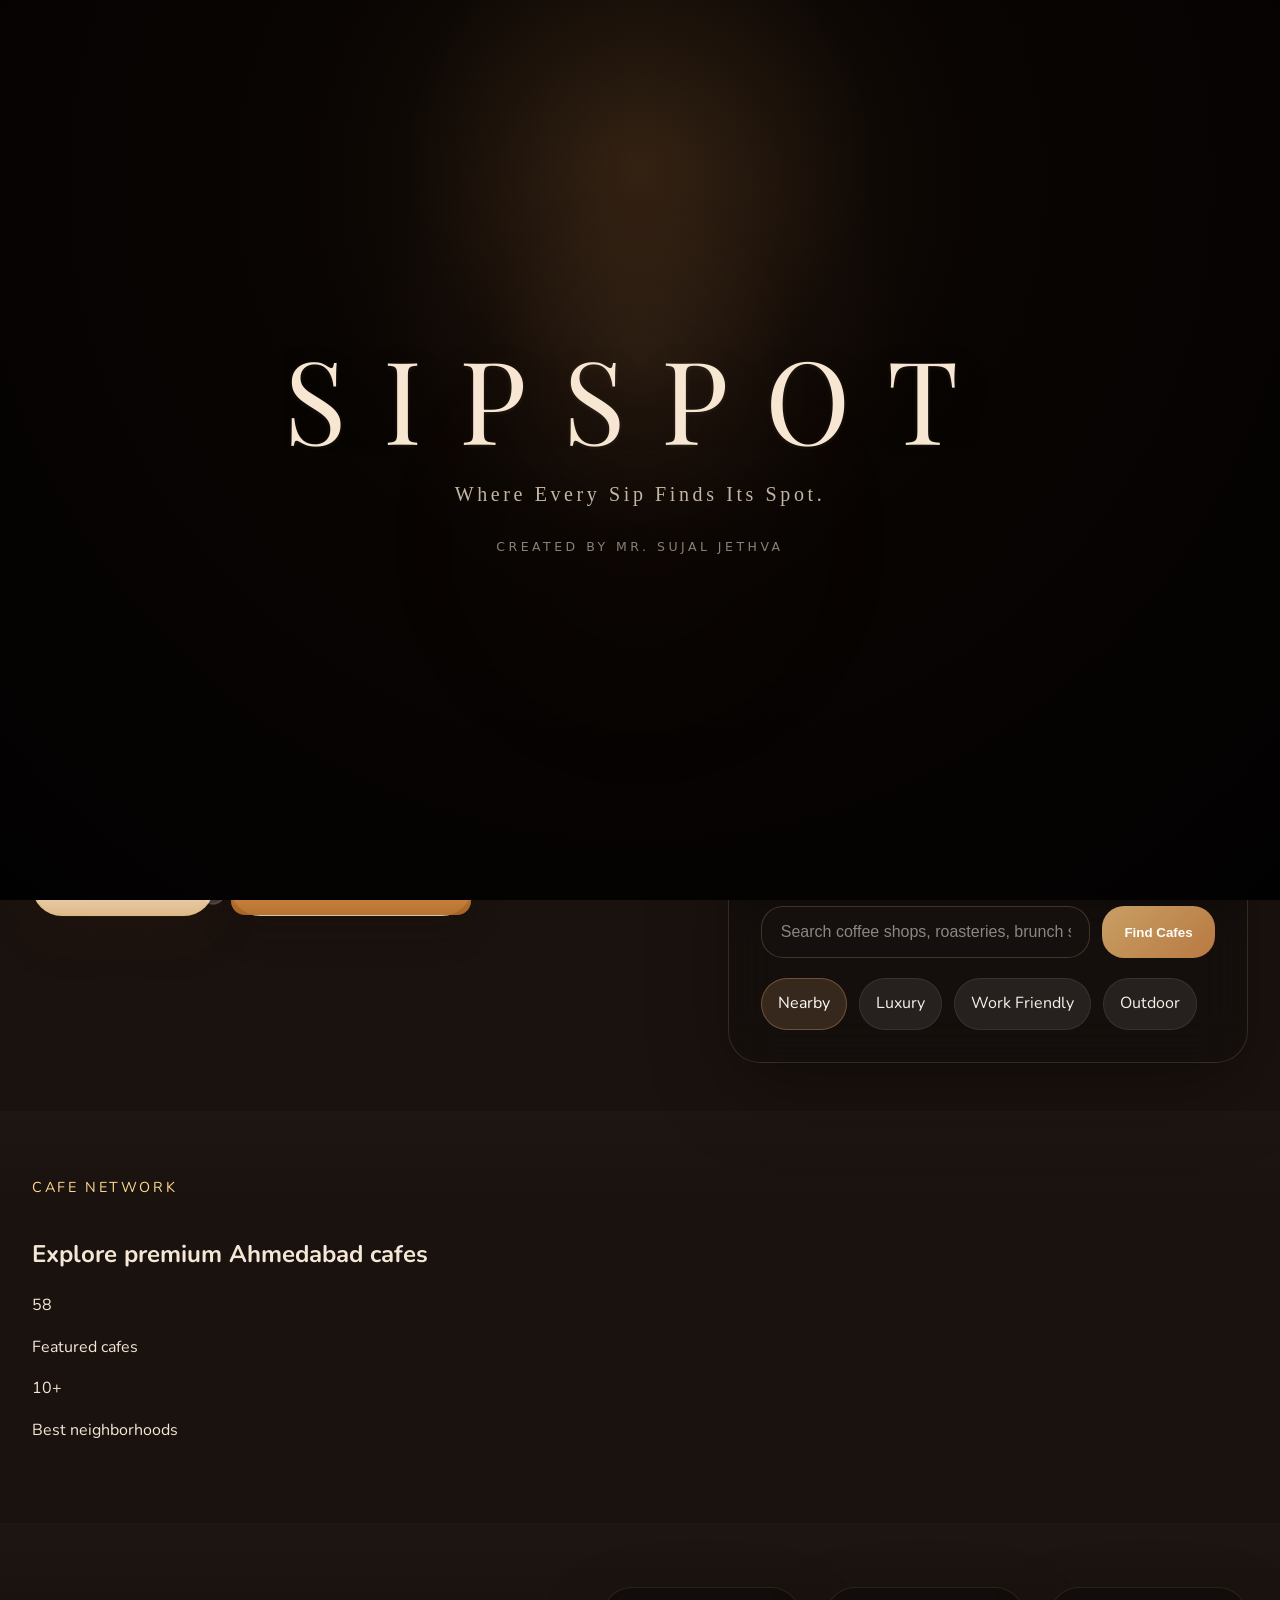
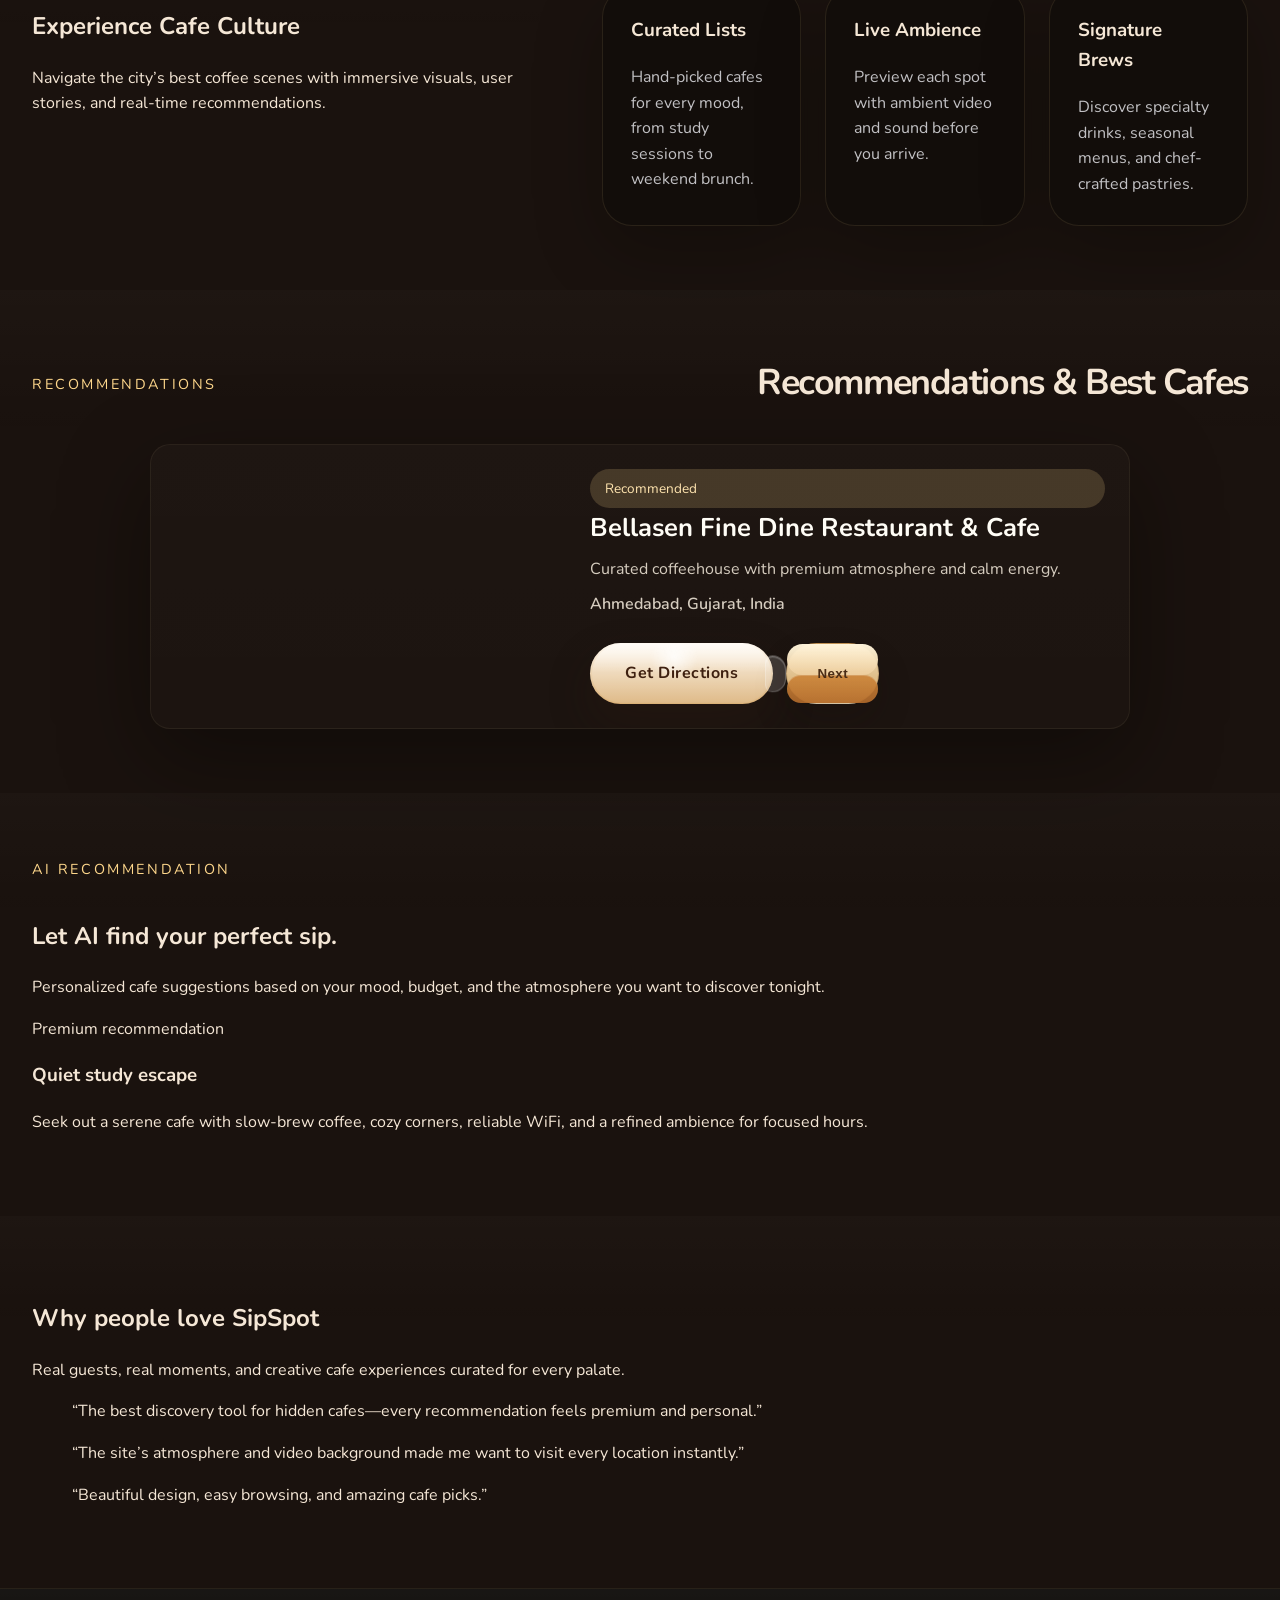
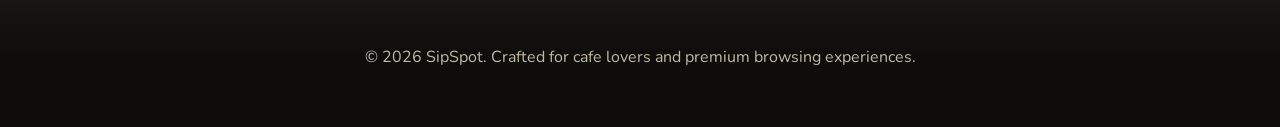
==== index.html @ 18e0f6d5 "Add files via upload" ====
<!DOCTYPE html>
<html lang="en">
  <head>
    <meta charset="UTF-8" />
    <meta name="viewport" content="width=device-width, initial-scale=1.0" />
    <title>SipSpot Cafe Explorer</title>
    <link rel="stylesheet" href="styles.css" />
  </head>
  <body>
    <div id="intro-screen" class="intro-screen">
      <div class="intro-background"></div>
      <div class="intro-grain"></div>
      <div class="intro-haze"></div>
      <div class="intro-content">
        <div class="intro-title">SIPSPOT</div>
        <div class="intro-tagline">Where Every Sip Finds Its Spot.</div>
        <div class="intro-credit">Created by MR. SUJAL JETHVA</div>
      </div>
    </div>
    <div class="video-wrap">
      <video autoplay muted loop playsinline preload="auto" class="bg-video">
        <source src="https://cdn.coverr.co/videos/coverr-coffee-shop-1012/1080p.mp4" type="video/mp4" />
        Your browser does not support the video tag.
      </video>
      <div class="video-overlay"></div>
    </div>

    <header class="site-header">
      <div class="brand">SipSpot</div>
      <nav class="nav-links">
        <a href="index.html">Home</a>
        <a href="explore.html" onclick="return ensureExploreAccess(event)">Explore</a>
        <a href="spin.html">Spin The Sip</a>
        <a href="#featured">Best Cafes</a>
        <a href="#contact">Contact</a>
        <a href="login.html">Log In</a>
        <a href="signup.html" class="button secondary">Sign Up</a>
      </nav>
      <button class="menu-toggle" aria-label="Toggle navigation">☰</button>
    </header>

    <main class="hero-section">
      <div class="hero-copy">
        <span class="eyebrow">EXPLORE • DISCOVER • EXPERIENCE</span>
        <h1>Find your perfect cafe escape.</h1>
        <p>Experience a premium cafe discovery platform built for warm atmospheres, refined sips, and memorable local recommendations.</p>
        <div class="hero-actions">
          <a href="explore.html" class="button primary" onclick="return ensureExploreAccess(event)">Explore Cafes</a>
          <a href="#featured" class="button secondary">See Recommendations</a>
        </div>
      </div>
      <div class="hero-right">
        <div class="hero-cup-illustration" aria-hidden="true">
          <div class="cup-shadow"></div>
          <div class="cup-wrap">
            <div class="cup-steam">
              <span></span>
              <span></span>
            </div>
            <div class="cup-body"></div>
            <div class="cup-handle"></div>
            <div class="cup-fill"></div>
            <div class="cup-face">
              <span class="cup-eye cup-eye--left"></span>
              <span class="cup-eye cup-eye--right"></span>
              <span class="cup-smile"></span>
            </div>
          </div>
          <div class="cup-saucer"></div>
        </div>
        <div class="hero-panel">
          <span class="hero-badge">Editor's Pick</span>
          <h3>Pepito</h3>
          <p>Warm espresso lounge with curated playlists, marble tables, and signature pastries for a calm afternoon escape.</p>
          <div class="hero-panel-meta">
            <span>Ahmedabad</span>
            <span>4.9 ★</span>
          </div>
        </div>
        <div class="hero-search-card">
          <p>Search by vibe, experience, and cafe mood.</p>
          <div class="search-box">
            <input id="hero-search-input" type="text" placeholder="Search coffee shops, roasteries, brunch spots..." aria-label="Search cafes" />
            <button id="hero-search-button" type="button">Find Cafes</button>
          </div>
          <div class="search-chips">
            <span class="active">Nearby</span>
            <span>Luxury</span>
            <span>Work Friendly</span>
            <span>Outdoor</span>
          </div>
        </div>
      </div>
    </main>

    <section class="section cafe-network-card">
      <div class="rating-card">
        <div>
          <span class="eyebrow">Cafe Network</span>
          <h2>Explore premium Ahmedabad cafes</h2>
        </div>
        <div class="rating-summary">
          <div class="rating-stat">
            <span>58</span>
            <p>Featured cafes</p>
          </div>
          <div class="rating-stat">
            <span>10+</span>
            <p>Best neighborhoods</p>
          </div>
        </div>
      </div>
    </section>

    <section id="explore" class="section intro-grid">
      <div>
        <h2>Experience Cafe Culture</h2>
        <p>Navigate the city’s best coffee scenes with immersive visuals, user stories, and real-time recommendations.</p>
      </div>
      <div class="feature-grid">
        <article>
          <h3>Curated Lists</h3>
          <p>Hand-picked cafes for every mood, from study sessions to weekend brunch.</p>
        </article>
        <article>
          <h3>Live Ambience</h3>
          <p>Preview each spot with ambient video and sound before you arrive.</p>
        </article>
        <article>
          <h3>Signature Brews</h3>
          <p>Discover specialty drinks, seasonal menus, and chef-crafted pastries.</p>
        </article>
      </div>
    </section>

    <section id="featured" class="section featured-cafes">
      <div class="section-header">
        <span class="eyebrow">Recommendations</span>
        <h2>Recommendations & Best Cafes</h2>
      </div>
      <div id="featured-rotator" class="featured-rotator">
        <div class="featured-card rotating-fade" id="featured-card">
          <div class="featured-media" id="featured-media" aria-hidden="true"></div>
          <div class="featured-copy">
            <span class="card-tag" id="featured-tag">Curated Pick</span>
            <h3 id="featured-name">Pepito</h3>
            <p id="featured-vibe">Warm espresso lounge with curated playlists, marble tables, and signature pastries.</p>
            <p class="featured-address" id="featured-address">Ahmedabad, Gujarat, India</p>
            <div class="featured-actions">
              <a id="featured-explore" class="button primary" target="_blank" rel="noreferrer noopener">Get Directions</a>
              <button id="featured-next" class="button secondary">Next</button>
            </div>
          </div>
        </div>
      </div>
    </section>

    <section class="section ai-recommendation">
      <div class="ai-panel">
        <div class="ai-copy">
          <span class="eyebrow">AI Recommendation</span>
          <h2>Let AI find your perfect sip.</h2>
          <p>Personalized cafe suggestions based on your mood, budget, and the atmosphere you want to discover tonight.</p>
          <div class="ai-badge">Premium recommendation</div>
        </div>
        <div class="ai-card">
          <h3>Quiet study escape</h3>
          <p>Seek out a serene cafe with slow-brew coffee, cozy corners, reliable WiFi, and a refined ambience for focused hours.</p>
        </div>
      </div>
    </section>

    <section id="testimonials" class="section testimonials-section">
      <div>
        <h2>Why people love SipSpot</h2>
        <p>Real guests, real moments, and creative cafe experiences curated for every palate.</p>
      </div>
      <div class="testimonial-grid">
        <blockquote>“The best discovery tool for hidden cafes—every recommendation feels premium and personal.”</blockquote>
        <blockquote>“The site’s atmosphere and video background made me want to visit every location instantly.”</blockquote>
        <blockquote>“Beautiful design, easy browsing, and amazing cafe picks.”</blockquote>
      </div>
    </section>

    

    <footer class="site-footer">
      <p>© 2026 SipSpot. Crafted for cafe lovers and premium browsing experiences.</p>
    </footer>

    <script src="script.js"></script>
    <div id="cinematic-bg" aria-hidden="true"></div>
    <div id="cinematic-overlay" aria-hidden="true">
      <div class="vignette"></div>
      <div class="light-rays"></div>
      <canvas class="cinematic-canvas" id="cinematic-canvas"></canvas>
      <div class="overlay-spot"></div>
    </div>
  </body>
</html>
---- styles.css ----
@import url('https://fonts.googleapis.com/css2?family=Playfair+Display:wght@600;700;900&family=Nunito:wght@300;400;600;700;800&display=swap');

:root {
  /* Coffee palette */
  --espresso: #2b190f;
  --dark-roast: #1a120e;
  --mocha: #6d3f2a;
  --caramel: #c89f65;
  --cream: #fff7eb;
  --latte: #f3e6d2;
  --gold: #ffd88c;
  --muted: rgba(255,255,255,0.72);

  color-scheme: dark;
  font-family: 'Nunito', system-ui, -apple-system, 'Segoe UI', Roboto, 'Helvetica Neue', Arial;
  background-color: var(--dark-roast);
  color: var(--cream);
  font-size: 16px;
  line-height: 1.6;
  overflow-x: hidden;
}

/* Spin The Sip styles */
.spin-page {
  max-width: 1100px;
  margin: 3.5rem auto;
  padding: 2.5rem;
  border-radius: 28px;
  background: rgba(12, 10, 8, 0.6);
  border: 1px solid rgba(255, 216, 145, 0.06);
}

.spin-hero {
  display: flex;
  gap: 2rem;
  align-items: center;
  justify-content: space-between;
}

.spin-hero h1 {
  font-family: "Cormorant Garamond", serif;
  font-size: clamp(2rem, 4.5vw, 3.25rem);
  margin: 0.25rem 0;
  color: #fff9ef;
}

.tagline { color: rgba(245,235,220,0.8); margin-top: 0.35rem; }

.add-cafe-panel { max-width: 420px; }
.add-row { display: flex; gap: 0.5rem; align-items: center; }
.add-row input { flex: 1; padding: 0.85rem 1rem; border-radius: 14px; border: 1px solid rgba(255,255,255,0.06); background: rgba(20,16,14,0.6); color: inherit; }

.selected-list { display:flex; flex-wrap:wrap; gap:0.5rem; margin-top:0.85rem }
.selected-chip { padding:0.45rem 0.8rem; border-radius:999px; background: linear-gradient(135deg, rgba(200,150,90,0.12), rgba(255,240,200,0.03)); border:1px solid rgba(255,220,150,0.08); display:inline-flex; gap:0.5rem; align-items:center }
.selected-chip .remove { margin-left:0.3rem; cursor:pointer; opacity:0.8 }

.selection-hint { margin-top:0.75rem; color: rgba(245,235,220,0.68); }

.wheel-section { display:flex; gap:2rem; align-items:center; justify-content:center; margin-top:2rem }
.wheel-stage { flex:1; display:flex; align-items:center; justify-content:center }
.wheel-wrap { position:relative; width: min(80vw, 560px); height: min(80vw,560px); display:grid; place-items:center; }
.wheel-wrap canvas { width:100%; height:100%; border-radius:50%; box-shadow: 0 30px 90px rgba(0,0,0,0.6), inset 0 6px 18px rgba(255,230,170,0.03); }
.wheel-pointer { position:absolute; top:6%; left:50%; transform:translateX(-50%); font-size:2.4rem; color:#ffd88c; text-shadow:0 6px 18px rgba(0,0,0,0.6) }

.spin-actions { display:flex; align-items:center; gap:1rem; }

.winner-modal { position:fixed; inset:0; display:grid; place-items:center; background: linear-gradient(rgba(3,3,2,0.55), rgba(12,8,6,0.75)); z-index:60 }
.winner-modal.hidden { display:none }
.winner-card { background: rgba(18,14,12,0.86); padding:2rem; border-radius:18px; border:1px solid rgba(255,230,170,0.08); box-shadow:0 40px 120px rgba(0,0,0,0.6); display:flex; gap:1.6rem; align-items:center }
.winner-copy { text-align:center }
.winner-copy h2 { font-size:2.4rem; margin:0.4rem 0; color:#fffdf6 }
.winner-copy .sub { margin-top:0; color:#ffd88c }
.winner-actions { display:flex; gap:0.8rem; margin-top:1rem }

.celebration canvas { width:360px; height:180px }

@media (max-width:900px) {
  .spin-hero { flex-direction:column; align-items:flex-start }
  .wheel-wrap { width: min(92vw, 420px); height: min(92vw, 420px) }
}


* {
  box-sizing: border-box;
}

body {
  margin: 0;
  min-height: 100vh;
  background: transparent;
  color: #f5e7d6;
}

body::before {
  content: "";
  position: fixed;
  inset: 0;
  pointer-events: none;
  background: radial-gradient(circle at 20% 18%, rgba(236, 219, 185, 0.08), transparent 18%),
    radial-gradient(circle at 78% 16%, rgba(194, 150, 89, 0.08), transparent 20%);
  mix-blend-mode: screen;
  z-index: -2;
}

body::after {
  content: "";
  position: fixed;
  inset: 0;
  pointer-events: none;
  background: linear-gradient(180deg, rgba(10, 8, 6, 0.22), rgba(6, 5, 4, 0.84));
  z-index: -1;
}

.video-wrap {
  position: fixed;
  inset: 0;
  z-index: -10;
  overflow: hidden;
  pointer-events: none;
}

.bg-video {
  width: 100%;
  height: 100%;
  object-fit: cover;
  will-change: transform;
  transform: scale(1.03);
  animation: slow-pan 60s linear infinite;
}

.video-overlay {
  position: absolute;
  inset: 0;
  background: linear-gradient(180deg, rgba(10, 8, 6, 0.44), rgba(8, 6, 5, 0.86));
  pointer-events: none;
}

@keyframes slow-pan {
  0% {
    transform: scale(1.03) translate(0, 0);
  }
  50% {
    transform: scale(1.05) translate(-1.3%, -0.7%);
  }
  100% {
    transform: scale(1.03) translate(0, 0);
  }
}

.intro-screen {
  position: fixed;
  inset: 0;
  z-index: 9999;
  overflow: hidden;
  pointer-events: none;
  display: grid;
  place-items: center;
  background: radial-gradient(circle at 50% 20%, #1b110a 0%, #080402 38%, #020101 100%);
  color: #f5e5cc;
  opacity: 1;
  transition: opacity 0.9s ease, visibility 0.9s ease;
}

.intro-screen.intro-hidden {
  opacity: 0;
  visibility: hidden;
}

body.intro-active {
  overflow: hidden;
}

.intro-background,
.intro-grain,
.intro-haze {
  position: absolute;
  inset: 0;
  pointer-events: none;
}

.intro-background {
  background: radial-gradient(circle at 50% 18%, rgba(187, 129, 65, 0.14), transparent 24%),
    radial-gradient(circle at 50% 38%, rgba(78, 44, 28, 0.16), transparent 32%);
}

.intro-haze {
  background: radial-gradient(circle at 50% 40%, rgba(242, 199, 130, 0.08), transparent 20%),
    radial-gradient(circle at 50% 60%, rgba(24, 12, 8, 0.24), transparent 30%);
  filter: blur(3px);
  opacity: 0.7;
}

.intro-grain {
  background-image: radial-gradient(circle, rgba(255,255,255,0.06) 1px, rgba(255,255,255,0) 1px);
  background-size: 4px 4px;
  opacity: 0.08;
  mix-blend-mode: overlay;
}

.intro-content {
  position: relative;
  z-index: 2;
  display: grid;
  gap: 1.8rem;
  align-items: center;
  justify-items: center;
  text-align: center;
  width: min(88vw, 1080px);
  padding: 0 1.5rem;
}

.intro-title {
  position: relative;
  font-family: "Cormorant Garamond", "Playfair Display", serif;
  font-size: clamp(3.8rem, 9vw, 7.2rem);
  line-height: 0.92;
  letter-spacing: 0.32em;
  text-transform: uppercase;
  color: #f7e6d2;
  opacity: 0;
  transform: scale(0.96) translateY(12px);
  text-shadow: 0 18px 48px rgba(12, 6, 3, 0.22), 0 1px 4px rgba(255, 241, 207, 0.1);
  overflow: hidden;
}

.intro-title::before {
  content: '';
  position: absolute;
  inset: 0;
  background: linear-gradient(90deg, rgba(255,255,255,0.18), rgba(255,255,255,0.02) 22%, rgba(255,255,255,0.18) 48%, rgba(255,255,255,0) 58%);
  opacity: 0;
  transform: translateX(-105%);
}

.intro-ready .intro-title {
  animation: title-reveal 2s ease-out 1.8s forwards;
}

.intro-ready .intro-title::before {
  animation: title-shine 1.8s ease-out 4.4s forwards;
}

@keyframes title-reveal {
  0% {
    opacity: 0;
    transform: scale(0.96) translateY(14px);
    letter-spacing: 0.28em;
    filter: blur(2px);
  }
  65% {
    opacity: 0.45;
    transform: scale(0.985) translateY(6px);
    letter-spacing: 0.30em;
    filter: blur(1px);
  }
  100% {
    opacity: 1;
    transform: scale(1) translateY(0);
    letter-spacing: 0.32em;
    filter: blur(0);
  }
}

@keyframes title-shine {
  0% {
    opacity: 0;
    transform: translateX(-105%);
  }
  38% {
    opacity: 0.16;
  }
  62% {
    opacity: 0.12;
    transform: translateX(12%);
  }
  100% {
    opacity: 0;
    transform: translateX(110%);
  }
}

.intro-tagline {
  opacity: 0;
  transform: translateY(18px);
  font-family: "Cormorant Garamond", serif;
  font-size: clamp(1rem, 2vw, 1.25rem);
  color: rgba(245, 229, 207, 0.78);
  letter-spacing: 0.18em;
  max-width: min(44rem, 86vw);
  line-height: 1.5;
}

.intro-ready .intro-tagline {
  animation: subtitle-reveal 1s ease-out 5s forwards;
}

@keyframes subtitle-reveal {
  0% {
    opacity: 0;
    transform: translateY(18px);
    letter-spacing: 0.22em;
  }
  100% {
    opacity: 1;
    transform: translateY(0);
    letter-spacing: 0.18em;
  }
}

.intro-credit {
  opacity: 0;
  transform: translateY(18px);
  font-family: Inter, ui-sans-serif, system-ui, sans-serif;
  font-size: 0.78rem;
  color: rgba(255, 241, 218, 0.52);
  letter-spacing: 0.28em;
  text-transform: uppercase;
  line-height: 1.4;
}

.intro-ready .intro-credit {
  animation: credit-reveal 1s ease-out 6.2s forwards;
}

@keyframes credit-reveal {
  from { opacity: 0; transform: translateY(14px); }
  to { opacity: 1; transform: translateY(0); }
}

.site-header {
  position: sticky;
  top: 1rem;
  z-index: 20;
  margin: 0 1.5rem;
  border-radius: 28px;
  display: flex;
  align-items: center;
  justify-content: space-between;
  padding: 1rem 1.75rem;
  backdrop-filter: blur(26px);
  background: rgba(12, 10, 8, 0.56);
  border: 1px solid rgba(255, 235, 193, 0.12);
  box-shadow: 0 24px 70px rgba(0, 0, 0, 0.26);
}

.brand {
  font-family: "Cormorant Garamond", serif;
  font-size: 1.45rem;
  font-weight: 700;
  letter-spacing: 0.26em;
  text-transform: uppercase;
  color: #ffebd1;
}

.nav-links {
  display: flex;
  gap: 1.5rem;
  align-items: center;
}

.nav-links.open {
  display: flex;
  flex-direction: column;
  width: 100%;
  padding: 1rem 0;
  background: rgba(8, 10, 16, 0.95);
  position: absolute;
  top: 72px;
  left: 0;
  right: 0;
  border-top: 1px solid rgba(255, 255, 255, 0.08);
}

.nav-links.open a {
  width: 100%;
  padding: 0.9rem 1.5rem;
}

.nav-links a {
  color: rgba(245, 240, 232, 0.76);
  text-decoration: none;
  transition: color 0.2s ease, transform 0.2s ease;
  position: relative;
}

.nav-links a:hover {
  color: #fff7e9;
  transform: translateY(-1px);
}

.nav-links a.active::after {
  content: "";
  position: absolute;
  left: 0;
  right: 0;
  bottom: -0.35rem;
  height: 3px;
  border-radius: 999px;
  background: linear-gradient(135deg, #c89f65, #ffdebb);
}

.hero-cta,
.button {
  display: inline-flex;
  align-items: center;
  justify-content: center;
  position: relative;
  overflow: visible;
  border: none;
  border-radius: 2.2rem;
  padding: 1rem 1.8rem;
  min-height: 3.8rem;
  cursor: pointer;
  font-weight: 700;
  text-decoration: none;
  letter-spacing: 0.03em;
  transition: transform 0.24s ease, box-shadow 0.24s ease, background 0.24s ease, color 0.24s ease;
  transform-style: preserve-3d;
  background-clip: padding-box;
}

.button::before,
.button::after {
  content: '';
  position: absolute;
  border-radius: 999px;
  transition: transform 0.24s ease, opacity 0.24s ease, background 0.24s ease;
}

.button::before {
  inset: 0;
  z-index: -2;
}

.button::after {
  z-index: -1;
}

.google-button {
  width: 100%;
  gap: 0.75rem;
  justify-content: center;
  background: rgba(236, 216, 176, 0.14);
  color: #f7e7c8;
  border: 1px solid rgba(236, 216, 176, 0.2);
}

.google-icon {
  width: 1.5rem;
  height: 1.5rem;
  display: inline-flex;
  align-items: center;
  justify-content: center;
  border-radius: 50%;
  background: rgba(255, 255, 255, 0.12);
  color: #f5e7d6;
  font-weight: 700;
  box-shadow: 0 3px 10px rgba(0, 0, 0, 0.08);
}

.auth-divider {
  display: flex;
  align-items: center;
  text-align: center;
  gap: 1rem;
  color: rgba(245, 235, 220, 0.72);
  margin: 0.25rem 0 0.75rem;
}

.auth-divider::before,
.auth-divider::after {
  content: "";
  flex: 1;
  height: 1px;
  background: rgba(246, 220, 153, 0.14);
}

.hero-cta,
.button.primary {
  background: linear-gradient(180deg, #fff7eb 0%, #d9ae73 100%);
  color: #3e2010;
  box-shadow: 0 20px 44px rgba(45, 24, 13, 0.28), inset 0 1px 1px rgba(255, 255, 255, 0.28);
}

.button.primary {
  border-radius: 2.3rem;
  padding: 1rem 2.2rem;
}

.button.primary::before {
  inset: 0;
  background: radial-gradient(circle at 46% 22%, rgba(255, 255, 255, 0.85), rgba(255, 255, 255, 0.12) 22%),
    linear-gradient(180deg, rgba(255, 255, 255, 0.65), rgba(255, 255, 255, 0.04) 48%);
  opacity: 0.96;
  transform: scale(0.98);
}

.button.primary::after {
  right: -0.8rem;
  top: 50%;
  width: 1.2rem;
  height: 2.2rem;
  border-radius: 0.65rem 1.2rem 1.2rem 0.65rem;
  background: rgba(255, 255, 255, 0.16);
  border: 1px solid rgba(255, 255, 255, 0.22);
  box-shadow: inset 0 1px 0 rgba(255, 255, 255, 0.28);
  transform: translateY(-50%);
}

.button.primary:hover {
  transform: translateY(-2px);
  box-shadow: 0 28px 72px rgba(61, 34, 16, 0.32);
}

.button.primary:active {
  transform: translateY(1px);
  box-shadow: 0 10px 22px rgba(45, 25, 14, 0.2);
}

.button.secondary {
  background: linear-gradient(180deg, rgba(251, 238, 206, 0.94), rgba(223, 171, 98, 0.95));
  color: #4a2d16;
  border: 1px solid rgba(98, 63, 35, 0.18);
  padding: 1rem 1.9rem;
  box-shadow: 0 18px 34px rgba(22, 13, 9, 0.22);
}

.button.secondary::before,
.button.secondary::after {
  content: '';
  position: absolute;
  left: 0;
  right: 0;
  border-radius: 1.9rem;
  z-index: -2;
}

.button.secondary::before {
  top: 0;
  height: 52%;
  background: linear-gradient(180deg, rgba(255, 245, 220, 0.98), rgba(237, 205, 156, 0.96));
  border-top-left-radius: 1.9rem;
  border-top-right-radius: 1.9rem;
}

.button.secondary::after {
  bottom: 0;
  height: 48%;
  background: linear-gradient(180deg, rgba(204, 134, 58, 0.92), rgba(180, 108, 44, 0.9));
  border-bottom-left-radius: 1.9rem;
  border-bottom-right-radius: 1.9rem;
}

.button.secondary::after {
  box-shadow: inset 0 1px 0 rgba(255, 255, 255, 0.18);
}

.button.secondary:hover {
  transform: translateY(-2px);
}

.button.secondary:active {
  transform: translateY(1px);
}

.button-fog-wrapper {
  position: relative;
  display: inline-flex;
  overflow: visible;
  vertical-align: middle;
}

.button-fog {
  position: absolute;
  left: 50%;
  top: -0.1rem;
  width: calc(100% + 0.4rem);
  height: 2.6rem;
  pointer-events: none;
  transform: translateX(-50%);
  overflow: visible;
  z-index: 0;
}

.button-fog span {
  position: absolute;
  bottom: 0;
  background: rgba(255, 255, 255, 0.18);
  filter: blur(7px);
  border-radius: 999px;
  opacity: 0;
  transform: translateY(4px) scale(0.82);
  animation: button-steam-rise 1s ease-out forwards;
}

.button-fog span:nth-child(1) { left: 8%; width: 0.65rem; height: 1.05rem; }
.button-fog span:nth-child(2) { left: 28%; width: 0.5rem; height: 0.95rem; }
.button-fog span:nth-child(3) { left: 50%; width: 0.6rem; height: 1.15rem; }
.button-fog span:nth-child(4) { left: 72%; width: 0.45rem; height: 0.9rem; }

@keyframes button-steam-rise {
  0% {
    opacity: 0;
    transform: translateY(6px) scale(0.78);
  }
  18% {
    opacity: 0.14;
    transform: translateY(2px) scale(0.85);
  }
  52% {
    opacity: 0.18;
    transform: translateY(-10px) scale(0.94);
  }
  100% {
    opacity: 0;
    transform: translateY(-20px) scale(1.02);
  }
}

@media (max-width: 720px) {
  .button-fog {
    height: 3rem;
    width: calc(100% + 0.9rem);
    top: -0.3rem;
  }

  .button-fog span {
    filter: blur(6px);
  }

  .button-fog span:nth-child(1) { width: 0.55rem; height: 1rem; }
  .button-fog span:nth-child(2) { width: 0.45rem; height: 0.85rem; }
  .button-fog span:nth-child(3) { width: 0.55rem; height: 1.1rem; }
  .button-fog span:nth-child(4) { width: 0.4rem; height: 0.85rem; }
}

.hero-right {
  display: grid;
  gap: 1.8rem;
}

.hero-cup-illustration {
  position: relative;
  width: min(380px, 100%);
  max-width: 38rem;
  margin: 0 auto;
  align-self: center;
  justify-self: center;
  pointer-events: auto;
  perspective: 1200px;
}

.hero-cup-illustration::before {
  content: '';
  position: absolute;
  inset: 0;
  border-radius: 28px;
  background: radial-gradient(circle at 50% 40%, rgba(255, 238, 198, 0.06), transparent 32%);
  pointer-events: none;
}

.cup-shadow {
  position: absolute;
  bottom: 0.8rem;
  left: 50%;
  width: 64%;
  height: 24px;
  background: radial-gradient(ellipse at center, rgba(12, 8, 5, 0.36) 0%, transparent 62%);
  transform: translateX(-50%);
  filter: blur(3px);
  opacity: 0.85;
  z-index: 0;
}

.cup-wrap {
  position: relative;
  width: 100%;
  max-width: 320px;
  aspect-ratio: 1 / 1.2;
  margin: 0 auto;
  transform-style: preserve-3d;
  transition: transform 0.28s ease;
}

.cup-body {
  position: absolute;
  left: 20%;
  right: 20%;
  bottom: 18%;
  top: 20%;
  border-radius: 42% 42% 38% 38% / 42% 42% 32% 32%;
  background: radial-gradient(circle at 40% 18%, #fff9ef 0%, rgba(255,255,255,0.86) 10%, transparent 24%),
    linear-gradient(180deg, #f9f2e2 0%, #ecd9b9 25%, #d2b07d 52%, #b67d4a 100%);
  border: 1px solid rgba(255,255,255,0.36);
  box-shadow: inset 0 18px 32px rgba(255,255,255,0.24), inset 0 -5px 14px rgba(0,0,0,0.16), 0 18px 40px rgba(14, 9, 5, 0.16);
  overflow: hidden;
}

.cup-body::before {
  content: '';
  position: absolute;
  top: -5%;
  left: 10%;
  right: 10%;
  height: 16%;
  border-radius: 50%;
  background: radial-gradient(circle at 50% 25%, rgba(255,255,255,0.9) 0%, rgba(255,255,255,0) 48%);
  opacity: 0.85;
  pointer-events: none;
}

.cup-body::after {
  content: '';
  position: absolute;
  top: 16%;
  left: 8%;
  right: 8%;
  height: 38%;
  border-radius: 48% / 36%;
  background: radial-gradient(circle at 45% 20%, rgba(255,255,255,0.14), rgba(255,255,255,0) 48%);
  opacity: 0.7;
  pointer-events: none;
}

.cup-handle {
  position: absolute;
  width: 20%;
  height: 28%;
  right: 5%;
  top: 34%;
  border-radius: 52% 44% 44% 52%;
  background: radial-gradient(circle at 25% 25%, #faf4e9 0%, #f1e2cd 24%, #d1b082 54%, #b88d5f 100%);
  box-shadow: inset 0 1px 0 rgba(255,255,255,0.48), inset -4px 0 8px rgba(0,0,0,0.18), 0 8px 16px rgba(0,0,0,0.12);
  border: 1px solid rgba(255,255,255,0.38);
  overflow: hidden;
}

.cup-handle::before {
  content: '';
  position: absolute;
  inset: 12% 15%;
  border-radius: 50% 44% 44% 50%;
  background: radial-gradient(circle at 25% 25%, rgba(255,255,255,0.42), rgba(255,255,255,0) 36%),
    linear-gradient(180deg, rgba(255,255,255,0.12), rgba(0,0,0,0.08));
  box-shadow: inset 0 0 8px rgba(0,0,0,0.1);
}

.cup-handle::after {
  content: '';
  position: absolute;
  inset: 20% 20%;
  border-radius: 46% 40% 40% 46%;
  border: 3px solid rgba(255,255,255,0.18);
}

.cup-fill {
  position: absolute;
  left: 22%;
  right: 22%;
  top: 20%;
  height: 22%;
  background: radial-gradient(circle at 50% 24%, rgba(255,255,255,0.2) 0%, rgba(255,255,255,0) 18%),
    radial-gradient(circle at 45% 40%, rgba(255,236,189,0.16), rgba(255,236,189,0) 22%),
    radial-gradient(circle at 50% 40%, #6a3f25 0%, #3b1f0f 45%, #1f1008 100%);
  border-radius: 50% / 46%;
  box-shadow: inset 0 8px 18px rgba(255,255,255,0.12), inset 0 -4px 12px rgba(0,0,0,0.4);
  overflow: hidden;
}

.cup-fill::before {
  content: '';
  position: absolute;
  inset: 0;
  border-radius: inherit;
  background: radial-gradient(circle at 50% 35%, rgba(255,255,255,0.25) 0%, rgba(255,255,255,0) 34%);
  opacity: 0.35;
}

.cup-fill::after {
  content: '';
  position: absolute;
  left: 8%;
  right: 8%;
  top: 10%;
  height: 18%;
  border-radius: 46% / 55%;
  background: radial-gradient(circle at 50% 20%, rgba(255,255,255,0.26), rgba(255,255,255,0) 78%);
  opacity: 0.55;
  transform: translateY(-2px);
}

.cup-steam {
  position: absolute;
  left: 38%;
  top: 8%;
  width: 24%;
  height: 36%;
  pointer-events: none;
}

.cup-steam span {
  position: absolute;
  left: 50%;
  width: 8px;
  height: 100%;
  border-radius: 999px;
  background: radial-gradient(circle, rgba(255,255,255,0.82) 0%, rgba(255,255,255,0.08) 100%);
  opacity: 0.55;
  transform-origin: bottom center;
  animation: steam-rise 4.4s ease-in-out infinite;
  filter: blur(1px);
}

.cup-steam span:nth-child(1) {
  transform: translateX(-50%) translateY(0) scaleX(0.95);
  animation-delay: 0s;
}

.cup-steam span:nth-child(2) {
  transform: translateX(-50%) translateY(12%) scaleX(0.75);
  animation-delay: 1.4s;
}

.cup-face {
  position: absolute;
  left: 28%;
  right: 28%;
  top: 48%;
  display: flex;
  justify-content: space-between;
  align-items: center;
  pointer-events: none;
  filter: drop-shadow(0 1px 0 rgba(0,0,0,0.12));
}

.cup-eye {
  position: relative;
  width: 10px;
  height: 10px;
  border-radius: 50%;
  background: radial-gradient(circle at 35% 30%, #fffbf0 0%, rgba(255,255,255,0) 28%),
    radial-gradient(circle at 50% 50%, #3f2311 0%, #231108 100%);
  box-shadow: inset 0 1px 0 rgba(255,255,255,0.24), 0 1px 2px rgba(0,0,0,0.12);
  transition: transform 0.18s ease;
}

.cup-eye::after {
  content: '';
  position: absolute;
  top: 22%;
  left: 18%;
  width: 30%;
  height: 30%;
  border-radius: 50%;
  background: rgba(255,255,255,0.88);
  filter: blur(0.5px);
}

.cup-smile {
  position: absolute;
  left: 50%;
  bottom: -8%;
  width: 34px;
  height: 14px;
  border-radius: 0 0 18px 18px;
  transform: translateX(-50%) scaleX(0.95);
  transition: transform 0.22s ease, opacity 0.22s ease;
  background: linear-gradient(180deg, rgba(255,255,255,0.1), rgba(255,255,255,0) 48%);
}

.cup-smile::before {
  content: '';
  position: absolute;
  inset: 0 0 4px;
  border-bottom: 3px solid rgba(57,34,18,0.95);
  border-radius: 0 0 18px 18px;
}

.cup-saucer {
  position: absolute;
  left: 50%;
  bottom: 0;
  width: 84%;
  height: 16%;
  transform: translateX(-50%);
  border-radius: 50% / 40%;
  background: radial-gradient(circle at 50% 28%, #fff8ee 0%, #ebd7bb 42%, #d0a778 75%, #a86e41 100%);
  border: 1px solid rgba(255,255,255,0.42);
  box-shadow: inset 0 10px 22px rgba(255,255,255,0.24), inset 0 -6px 14px rgba(0,0,0,0.18), 0 18px 40px rgba(0,0,0,0.2);
}

.cup-saucer::before {
  content: '';
  position: absolute;
  left: 50%;
  top: 16%;
  width: 48%;
  height: 24%;
  transform: translateX(-50%);
  border-radius: 50% / 34%;
  background: rgba(255,255,255,0.18);
}

.cup-saucer::after {
  content: '';
  position: absolute;
  left: 50%;
  bottom: 12%;
  width: 28%;
  height: 6%;
  transform: translateX(-50%);
  border-radius: 50% / 50%;
  background: rgba(0,0,0,0.16);
  filter: blur(1px);
  opacity: 0.55;
}

.hero-cup-illustration:hover .cup-shadow {
  opacity: 1;
  transform: translateX(-50%) scale(1.04);
}

.hero-cup-illustration:hover .cup-steam span {
  animation-duration: 3s;
  opacity: 0.78;
}

.hero-cup-illustration:hover .cup-wrap,
.hero-cup-illustration.cup-hovered .cup-wrap {
  transform: translateY(-4px) rotate(-2deg) scale(1.01);
}

.hero-cup-illustration.cup-active .cup-wrap {
  animation: cup-breathe 6s ease-in-out infinite;
}

.hero-cup-illustration.cup-active .cup-smile {
  transform: translateX(-50%) scaleX(1.05) translateY(-1px);
}

.hero-cup-illustration.cup-active .cup-steam span {
  animation-duration: 3.1s;
  opacity: 0.78;
}

.cup-wrap {
  animation: cup-floating 6s ease-in-out infinite;
}

@keyframes cup-floating {
  0%, 100% { transform: translateY(0) rotate(0deg); }
  35% { transform: translateY(-6px) rotate(0.8deg); }
  70% { transform: translateY(-4px) rotate(-0.6deg); }
}

@keyframes cup-breathe {
  0%, 100% { transform: translateY(-2px) rotate(0deg); }
  25% { transform: translateY(-5px) rotate(0.4deg); }
  50% { transform: translateY(-3px) rotate(0deg); }
  75% { transform: translateY(-5px) rotate(-0.4deg); }
}

@keyframes steam-rise {
  0% { opacity: 0; transform: translate(-50%, 100%) scaleY(0.3); }
  20% { opacity: 0.54; transform: translate(-50%, 0%) scaleY(0.85); }
  50% { opacity: 0.24; transform: translate(-50%, -22%) scaleY(1.05); }
  80% { opacity: 0.08; transform: translate(-50%, -38%) scaleY(0.85); }
  100% { opacity: 0; transform: translate(-50%, -52%) scaleY(0.4); }
}

@media (max-width: 960px) {
  .hero-right {
    grid-template-columns: 1fr;
    align-items: center;
  }
  .hero-cup-illustration {
    width: min(320px, 78vw);
  }
}

@media (max-width: 680px) {
  .hero-cup-illustration {
    width: min(280px, 92vw);
  }
  .hero-copy {
    max-width: 100%;
  }
}

.menu-toggle {
  display: none;
  background: none;
  border: 1px solid rgba(255, 255, 255, 0.18);
  color: #f3f4f8;
  padding: 0.75rem 1rem;
  border-radius: 12px;
}

.hero-section {
  min-height: calc(100vh - 128px);
  display: grid;
  grid-template-columns: 1.2fr 0.95fr;
  gap: 2.5rem;
  align-items: center;
  padding: 5.5rem 2rem 3rem;
}

.hero-copy {
  max-width: 640px;
}

.hero-copy .eyebrow {
  color: #ffe5b8;
}

.hero-section h1 {
  font-family: "Cormorant Garamond", serif;
  font-size: clamp(4rem, 8vw, 6.2rem);
  line-height: 0.9;
  letter-spacing: -0.06em;
  color: #fff5e6;
  text-shadow: 0 18px 45px rgba(0, 0, 0, 0.36);
}

.hero-section p {
  font-size: 1.05rem;
  max-width: 46rem;
  color: rgba(245, 235, 220, 0.86);
}

.eyebrow {
  display: inline-block;
  margin-bottom: 1rem;
  font-size: 0.9rem;
  letter-spacing: 0.18em;
  text-transform: uppercase;
  color: #ffd88c;
}

.hero-actions {
  display: flex;
  gap: 1rem;
  flex-wrap: wrap;
  margin-top: 2rem;
}

.hero-search-card {
  background: rgba(18, 14, 11, 0.64);
  border: 1px solid rgba(255, 216, 145, 0.14);
  border-radius: 32px;
  padding: 2rem;
  color: #f5ead8;
  backdrop-filter: blur(24px);
  box-shadow: 0 28px 80px rgba(0, 0, 0, 0.30);
}

.hero-search-card p {
  margin-bottom: 1rem;
  color: rgba(242, 232, 217, 0.82);
}

.search-box {
  display: grid;
  grid-template-columns: 1fr auto;
  gap: 0.75rem;
}

.search-box input {
  width: 100%;
  border: 1px solid rgba(255, 224, 159, 0.18);
  border-radius: 22px;
  background: rgba(22, 18, 15, 0.82);
  color: #f5e7d6;
  padding: 1rem 1.15rem;
  font-size: 1rem;
}

.search-box input:focus {
  outline: 2px solid rgba(226, 183, 107, 0.34);
  outline-offset: 2px;
}

.search-box button {
  border: none;
  border-radius: 22px;
  padding: 1rem 1.4rem;
  background: linear-gradient(135deg, #c89f65, #b87941);
  color: #fffdf9;
  font-weight: 700;
  cursor: pointer;
  transition: transform 0.2s ease, box-shadow 0.2s ease;
}

.search-box button:hover {
  transform: translateY(-2px);
  box-shadow: 0 18px 45px rgba(184, 121, 65, 0.28);
}

.search-chips {
  display: flex;
  flex-wrap: wrap;
  gap: 0.75rem;
  margin-top: 1.25rem;
}

.search-chips span {
  padding: 0.75rem 1rem;
  border-radius: 999px;
  background: rgba(255, 255, 255, 0.08);
  color: #f5f0e8;
  border: 1px solid rgba(255, 255, 255, 0.08);
}

.search-chips span.active {
  background: rgba(216, 159, 114, 0.18);
  border-color: rgba(216, 159, 114, 0.35);
  color: #fffdf9;
}

.auth-page {
  min-height: calc(100vh - 88px);
  display: grid;
  place-items: center;
  padding: 4rem 2rem;
}

.auth-layout { display:flex; gap:2rem; align-items:center; justify-content:center; max-width:980px; width:100%; }
.auth-layout .auth-card { flex:1; min-width:320px }
.character-wrap { width:320px; display:flex; align-items:center; justify-content:center; pointer-events:none }
.character { width:280px; height:auto; filter:drop-shadow(0 18px 40px rgba(0,0,0,0.45)); transform:translateY(0); transition:transform 0.45s cubic-bezier(.2,.9,.2,1) }

/* idle breathing */
.character-wrap .character { animation: char-breathe 6s ease-in-out infinite }
@keyframes char-breathe { 0%{ transform:translateY(0)} 50%{ transform:translateY(-6px)} 100%{ transform:translateY(0)} }

/* eyes and pupil behavior */
.character .eye .pupil { transition: transform 0.12s linear; transform-box: fill-box; transform-origin: center; will-change: transform }
.pupil-small { transition: transform 0.12s linear; transform-box: fill-box; transform-origin: center; will-change: transform }

/* small character blink */
.small-character.blink ellipse { transform-origin:center; transform:scaleY(0.12); transition: transform 0.12s linear }
.small-character.blink .pupil-small { transform: translateY(3px); transition: transform 0.12s linear }
.character.blink .sclera { transform-origin:center; transform:scaleY(0.12); transition: transform 0.12s linear }
.character.blink .pupil { transition: transform 0.08s linear }

/* shy reaction */
.character.shy .hand { opacity:1; transform:translateY(-22px); transition:transform 0.36s ease, opacity 0.36s ease }
.character .hand { opacity:0; transform:translateY(0); transition:transform 0.36s ease, opacity 0.36s ease }

/* small smile when happy */
.character.smile .smile { stroke:#ffefc9; stroke-width:3; transform-origin:center; transition: stroke 0.18s ease }

@media (max-width:720px) {
  .auth-layout { flex-direction:column-reverse; gap:1rem }
  .character-wrap { width:220px }
  .character { width:200px }
}

/* characters group layout (three characters) */
.characters-group { display:flex; gap:12px; align-items:flex-end; justify-content:center }
.main-character { display:flex; align-items:center; justify-content:center }
.side-character { width:84px; display:flex; align-items:center; justify-content:center; position:relative }
.side-character svg { width:84px; height:auto; filter: drop-shadow(0 12px 28px rgba(0,0,0,0.35)); transform-origin:center; }

/* subtle idle bob for side characters */
.small-character { animation: small-bob 5s ease-in-out infinite; }
@keyframes small-bob { 0%{ transform:translateY(0) } 50%{ transform:translateY(-6px) } 100%{ transform:translateY(0) } }

/* tiny glow and particles (decorative) */
.side-character::after { content:''; position:absolute; width:6px; height:6px; border-radius:50%; background:rgba(255,230,170,0.12); box-shadow:0 0 10px rgba(255,230,170,0.08); transform:translateY(40px); pointer-events:none }

/* responsive: shrink side characters on small screens */
@media (max-width:720px) {
  .characters-group { gap:8px }
  .side-character { width:56px }
  .side-character svg { width:56px }
}

/* Add Cafe form styles */
.add-cafe-panel { max-width:820px; margin:18px auto 28px; padding:18px; background:linear-gradient(180deg, rgba(255,255,255,0.04), rgba(255,255,255,0.02)); border-radius:12px; box-shadow:0 8px 30px rgba(6,5,4,0.28); }
.add-cafe-form { display:flex; flex-direction:column; gap:10px }
.add-cafe-form h3 { margin:0; font-size:1.05rem }
.add-cafe-form .form-sub { margin:0; color:rgba(255,255,255,0.7); font-size:0.9rem }
.add-cafe-form label { font-size:0.86rem; color:rgba(255,255,255,0.85); margin-top:6px }
.add-cafe-form input[type="text"], .add-cafe-form input[type="url"] { padding:10px 12px; border-radius:8px; border:1px solid rgba(255,255,255,0.08); background:rgba(255,255,255,0.03); color:#fff; outline:none }
.add-cafe-form input::placeholder { color: rgba(255,255,255,0.5) }
.add-cafe-form .form-row { display:flex; align-items:center; gap:12px }
.add-cafe-form .add-cafe-msg { color:#cfe8ff; font-weight:600 }
.add-cafe-form .add-cafe-msg.error { color:#ffb4b4 }
.add-cafe-form .button.primary { padding:10px 14px; border-radius:10px }

@media (max-width:720px) {
  .add-cafe-panel { padding:12px }
  .add-cafe-form { gap:8px }
}

/* Cinematic theme & page transition overlay */
#cinematic-overlay { position:fixed; inset:0; pointer-events:none; z-index:9999; opacity:0; transition:opacity 420ms ease, backdrop-filter 420ms ease; display:flex; align-items:center; justify-content:center }
#cinematic-overlay.active { opacity:1; pointer-events:none }
#cinematic-overlay .vignette { position:absolute; inset:0; background:radial-gradient(ellipse at center, rgba(10,6,4,0.0) 30%, rgba(6,3,1,0.55) 100%); mix-blend-mode:overlay; opacity:0.85; }
#cinematic-overlay .light-rays { position:absolute; inset:0; background:linear-gradient(120deg, rgba(255,244,230,0.02) 0%, rgba(255,244,230,0.06) 40%, rgba(255,244,230,0.02) 100%); pointer-events:none; transform:translateZ(0); }
#cinematic-overlay .cinematic-canvas { position:absolute; inset:0; width:100%; height:100%; display:block }
#cinematic-overlay .overlay-spot { position:absolute; width:56vmax; height:56vmax; border-radius:50%; background: radial-gradient(circle at 30% 35%, rgba(255,240,220,0.06), transparent 25%); mix-blend-mode:soft-light; transform:translateY(-10%); }

/* subtle reveal zoom/blur effect on body when transitioning */
body.sipspot-transitioning { transition: filter 420ms ease, transform 420ms ease; filter: blur(6px) saturate(0.98); transform: scale(1.012); }

/* floating beans/particles styling (canvas sits under overlay) */
#cinematic-bg { position:fixed; inset:0; pointer-events:none; z-index:9000; opacity:0.78 }

/* reduced motion accessibility */
@media (prefers-reduced-motion: reduce) {
  #cinematic-overlay, #cinematic-bg { transition: none !important; animation: none !important; opacity: 0 !important }
}

/* Winner cinematic full-screen overlay */
.winner-cinematic-overlay { position:fixed; inset:0; z-index:10010; display:flex; align-items:center; justify-content:center; pointer-events:none; }
.winner-cinematic-overlay .winner-canvas { position:absolute; inset:0; width:100%; height:100%; }
.winner-cinematic-overlay .winner-name-wrap { position:relative; z-index:2; text-align:center; pointer-events:auto }
.winner-cinematic-overlay .winner-name { font-weight:800; color:#fff; letter-spacing:0.02em; text-transform:uppercase; font-size:clamp(28px, 8vw, 120px); line-height:0.9; margin:0; transform-style:preserve-3d; backface-visibility:hidden; filter: drop-shadow(0 18px 48px rgba(10,6,4,0.6)); }
.winner-cinematic-overlay .winner-sub { color:#ffeccf; margin-top:10px; font-size:1.05rem }
.winner-cinematic-overlay .winner-cta { margin-top:18px; display:flex; gap:12px; justify-content:center }
.winner-cinematic-overlay .winner-cta .button { pointer-events:auto }

/* name entrance animation */
.name-entrance { animation: nameIn 980ms cubic-bezier(.2,.9,.26,1) forwards }
@keyframes nameIn {
  0% { transform: translateZ(-400px) scale(0.28) rotateX(18deg); opacity:0; filter: blur(12px) drop-shadow(0 0 0 rgba(0,0,0,0)); }
  30% { transform: translateZ(40px) scale(1.18) rotateX(6deg); opacity:1; filter: blur(3px); }
  60% { transform: translateZ(-6px) scale(0.98) rotateX(2deg); }
  100% { transform: translateZ(0) scale(1) rotateX(0); filter: blur(0); }
}

/* impact flash */
.impact-flash { position:fixed; inset:0; z-index:10005; background: radial-gradient(circle at 50% 50%, rgba(255,255,230,0.12), rgba(255,255,230,0.02) 25%, transparent 40%); pointer-events:none; opacity:0; transition:opacity 140ms linear }
.impact-flash.show { opacity:1 }

/* confetti particle shapes (CSS fallback small) */
.confetti-fallback { position:fixed; pointer-events:none; z-index:10006; inset:0 }

@media (prefers-reduced-motion: reduce) {
  .winner-cinematic-overlay, .impact-flash { display:none !important }
}

.auth-card {
  width: min(540px, 100%);
  background: rgba(11, 14, 24, 0.88);
  border: 1px solid rgba(255, 255, 255, 0.1);
  border-radius: 36px;
  padding: 3rem;
  box-shadow: 0 35px 90px rgba(0, 0, 0, 0.25);
}

.auth-copy {
  margin-bottom: 2rem;
}

.auth-copy h1 {
  margin: 0.75rem 0 0;
  font-size: clamp(2.25rem, 4vw, 3.25rem);
  line-height: 1.05;
}

.auth-copy p {
  margin: 1rem 0 0;
  color: rgba(243, 244, 248, 0.82);
}

.auth-form {
  display: grid;
  gap: 1.2rem;
}

.auth-form label {
  display: grid;
  gap: 0.65rem;
  color: rgba(243, 244, 248, 0.82);
  font-size: 0.98rem;
}

.auth-form input {
  width: 100%;
  border: 1px solid rgba(255, 255, 255, 0.12);
  border-radius: 18px;
  background: rgba(255, 255, 255, 0.05);
  color: #f3f4f8;
  padding: 1rem 1.15rem;
  font-size: 1rem;
}

.auth-form input:focus {
  outline: 2px solid rgba(255, 216, 140, 0.35);
  outline-offset: 2px;
}

.auth-footer {
  margin: 0;
  color: rgba(243, 244, 248, 0.72);
  font-size: 0.96rem;
}

.auth-footer a {
  color: #ffd88c;
  text-decoration: none;
}

.auth-footer-note {
  padding-bottom: 2rem;
}

.auth-header .nav-links {
  display: flex;
}

.explore-page {
  position: relative;
  padding: 4rem 2rem;
  max-width: 1200px;
  margin: 0 auto;
  border-radius: 40px;
  background: rgba(15, 12, 10, 0.70);
  border: 1px solid rgba(255, 214, 152, 0.10);
  box-shadow: 0 40px 120px rgba(0, 0, 0, 0.28);
}

.explore-page::before {
  content: "";
  position: absolute;
  inset: 0;
  border-radius: 40px;
  pointer-events: none;
  background: radial-gradient(circle at top left, rgba(255, 255, 255, 0.06), transparent 32%);
}

.explore-hero {
  display: grid;
  grid-template-columns: 1fr auto;
  gap: 2rem;
  align-items: center;
  margin-bottom: 2rem;
}

.platform-stats {
  display: grid;
  gap: 1rem;
}

.platform-stats div {
  background: rgba(255, 255, 255, 0.05);
  border: 1px solid rgba(255, 255, 255, 0.08);
  border-radius: 28px;
  padding: 1.4rem 1.6rem;
  text-align: center;
}

.platform-stats strong {
  display: block;
  margin-top: 0.85rem;
  font-size: 2.5rem;
  letter-spacing: -0.04em;
  color: #ffd88c;
}

.platform-stats .stat-label {
  display: block;
  margin-bottom: 0.75rem;
  color: rgba(243, 244, 248, 0.78);
}

.platform-stats strong {
  font-size: 2rem;
  color: #ffd88c;
}

.explore-grid {
  display: grid;
  grid-template-columns: repeat(auto-fit, minmax(280px, 1fr));
  gap: 1.75rem;
  margin-top: 1.5rem;
}

.explore-card-link {
  display: block;
  color: inherit;
  text-decoration: none;
}

.explore-card {
  display: flex;
  flex-direction: column;
  justify-content: space-between;
  min-height: 230px;
  padding: 1.85rem;
  border-radius: 32px;
  background: linear-gradient(180deg, rgba(255, 255, 255, 0.06), rgba(255, 255, 255, 0.02));
  border: 1px solid rgba(255, 255, 255, 0.1);
  box-shadow: 0 20px 38px rgba(0, 0, 0, 0.16);
  transition: transform 0.35s ease, box-shadow 0.35s ease, border-color 0.35s ease, background 0.35s ease;
  will-change: transform;
}

.explore-card:hover {
  transform: translateY(-6px) scale(1.02);
  border-color: rgba(255, 216, 140, 0.28);
  background: rgba(255, 255, 255, 0.12);
  box-shadow: 0 40px 90px rgba(0, 0, 0, 0.24);
  z-index: 2;
}

.explore-card-copy {
  display: grid;
  gap: 0.9rem;
}

.card-eyebrow {
  font-size: 0.78rem;
  letter-spacing: 0.2em;
  text-transform: uppercase;
  color: #ffc46b;
  opacity: 0.95;
}

.explore-card h3 {
  margin: 0;
  font-size: 1.6rem;
  letter-spacing: -0.02em;
}

.cafe-vibe {
  margin: 0;
  color: rgba(243, 244, 248, 0.78);
  line-height: 1.75;
}

.card-cta {
  width: fit-content;
  margin-top: 1.5rem;
  align-self: flex-start;
  background: linear-gradient(135deg, #b87941, #ffd88c);
  color: #1c1a17;
  padding: 0.9rem 1.3rem;
}

.explore-card-copy {
  display: grid;
  gap: 0.9rem;
}

.card-eyebrow {
  font-size: 0.78rem;
  letter-spacing: 0.2em;
  text-transform: uppercase;
  color: #ffc46b;
  opacity: 0.9;
}

.explore-card h3 {
  margin: 0;
  font-size: 1.55rem;
  letter-spacing: -0.02em;
}

.cafe-vibe {
  margin: 0;
  color: rgba(243, 244, 248, 0.78);
  line-height: 1.65;
}

.gallery-empty {
  padding: 3rem 2rem;
  border-radius: 24px;
  background: rgba(255, 255, 255, 0.04);
  border: 1px solid rgba(255, 255, 255, 0.08);
  color: rgba(243, 244, 248, 0.88);
  text-align: center;
}

.explore-search-panel {
  display: grid;
  gap: 0.75rem;
  margin-bottom: 1.85rem;
  max-width: 840px;
}

.explore-search-input {
  width: 100%;
  min-height: 58px;
  padding: 1rem 1.25rem;
  border-radius: 22px;
  border: 1px solid rgba(255, 255, 255, 0.12);
  background: rgba(255, 255, 255, 0.05);
  color: #f5f0e8;
  font-size: 1rem;
  outline: none;
  transition: border-color 0.2s ease, box-shadow 0.2s ease;
}

.explore-search-input:focus {
  border-color: rgba(216, 159, 114, 0.48);
  box-shadow: 0 0 0 4px rgba(216, 159, 114, 0.08);
}

.search-hint {
  color: rgba(243, 244, 248, 0.72);
  font-size: 0.95rem;
}

@media (max-width: 980px) {
  .explore-grid {
    grid-template-columns: 1fr;
  }
}

.section-subtitle {
  margin-top: 0.75rem;
  max-width: 52rem;
  color: rgba(243, 244, 248, 0.72);
  line-height: 1.75;
}

@media (max-width: 680px) {
  .site-header {
    margin: 0 1rem;
    padding: 1rem 1.25rem;
    flex-wrap: wrap;
  }

  .hero-section {
    grid-template-columns: 1fr;
    padding: 3rem 1.25rem 2rem;
  }

  .hero-section h1 {
    font-size: clamp(2.7rem, 8vw, 3.4rem);
  }

  .hero-copy,
  .hero-search-card,
  .hero-right,
  .hero-panel {
    width: 100%;
  }

  .hero-actions {
    flex-direction: column;
  }
}

.search-box input::placeholder {
  color: rgba(243, 244, 248, 0.52);
}

.pill-list {
  display: flex;
  flex-wrap: wrap;
  gap: 0.75rem;
  margin-top: 1.25rem;
}

.pill-list span {
  padding: 0.7rem 1rem;
  border-radius: 999px;
  background: rgba(255, 255, 255, 0.07);
  font-size: 0.95rem;
}

.section {
  padding: 4rem 2rem;
  position: relative;
}

.section::before {
  content: "";
  position: absolute;
  inset: 0;
  pointer-events: none;
  background: linear-gradient(180deg, rgba(255, 253, 249, 0.02), transparent 30%);
}

.section > * {
  position: relative;
}

.section-header {
  display: grid;
  gap: 0.65rem;
  margin-bottom: 1.75rem;
}

.section-header h2 {
  margin: 0;
  font-size: clamp(2.1rem, 2.8vw, 3rem);
  letter-spacing: -0.04em;
}

.intro-grid {
  display: grid;
  grid-template-columns: 1fr 1.2fr;
  gap: 2rem;
  align-items: start;
}

.feature-grid,
.cards-grid {
  display: grid;
  gap: 1.5rem;
}

.feature-grid {
  grid-template-columns: repeat(3, minmax(0, 1fr));
}

.feature-grid article,
.card {
  background: rgba(16, 12, 10, 0.68);
  border: 1px solid rgba(255, 215, 145, 0.10);
  border-radius: 30px;
  padding: 1.75rem;
  box-shadow: 0 24px 70px rgba(0, 0, 0, 0.24);
}

.feature-grid article h3,
.card h3 {
  margin-top: 0;
}

.feature-grid article p,
.card p {
  margin: 0.85rem 0 0;
  color: rgba(243, 244, 248, 0.78);
}

.featured-cafes .section-header {
  display: flex;
  align-items: flex-end;
  justify-content: space-between;
  gap: 1rem;
  margin-bottom: 2rem;
}

.cards-grid {
  grid-template-columns: repeat(3, minmax(0, 1fr));
}

/* Rotating featured recommendation styles */
.featured-rotator { margin-top: 1.25rem; display:flex; justify-content:center }
.featured-card { width:100%; max-width:980px; display:flex; gap:1.5rem; align-items:stretch; border-radius:20px; overflow:hidden; background:linear-gradient(180deg, rgba(255,255,255,0.02), rgba(255,255,255,0.01)); border:1px solid rgba(255,230,160,0.06); box-shadow:0 30px 90px rgba(0,0,0,0.36); }
.featured-media { width:40%; min-height:200px; background-size:cover; background-position:center; filter:brightness(0.88) saturate(0.9); }
.featured-copy { padding:1.5rem; flex:1; display:flex; flex-direction:column; justify-content:center }
.featured-copy h3 { margin:0 0 0.5rem 0; font-size:1.6rem; color:#fffdf6 }
.featured-copy p { margin:0 0 0.6rem 0; color:rgba(245,235,220,0.86) }
.featured-address { color:rgba(245,235,220,0.72); font-weight:600; margin-top:0.4rem }
.featured-actions { display:flex; gap:0.8rem; margin-top:1rem }
.rotating-fade { transition: transform 0.6s cubic-bezier(.2,.9,.2,1), opacity 0.6s ease; opacity:1; transform:translateY(0); }
.rotating-fade.hidden { opacity:0; transform:translateY(8px); }


.card {
  position: relative;
  overflow: hidden;
  transition: transform 0.3s ease, box-shadow 0.3s ease;
}

.card:hover {
  transform: translateY(-6px);
  box-shadow: 0 30px 100px rgba(0, 0, 0, 0.26);
}

.card h3 {
  margin-top: 0;
  font-size: 1.35rem;
}

.card p {
  color: rgba(245, 240, 232, 0.78);
}

.card-tag {
  display: inline-flex;
  padding: 0.55rem 0.9rem;
  border-radius: 999px;
  background: rgba(255, 216, 140, 0.18);
  color: #ffe5b0;
  font-size: 0.85rem;
}

.card span {
  display: inline-block;
  margin-top: 1.4rem;
  color: #ffd88c;
  font-weight: 700;
}

.cta-section { display:none }

.site-footer {
  position: relative;
  text-align: center;
  padding: 2.5rem 2rem;
  color: rgba(255, 245, 220, 0.74);
  background: rgba(12, 12, 10, 0.70);
  border-top: 1px solid rgba(255, 214, 146, 0.10);
}

.site-footer::before {
  content: "";
  position: absolute;
  inset: 0;
  pointer-events: none;
  background: linear-gradient(180deg, rgba(255, 253, 249, 0.04), transparent 50%);
}

@media (max-width: 980px) {
  .hero-section,
  .intro-grid,
  .cards-grid,
  .feature-grid {
    grid-template-columns: 1fr;
  }

  .site-header {
    flex-wrap: wrap;
    gap: 1rem;
  }

  .nav-links {
    display: none;
  }

  .menu-toggle {
    display: inline-flex;
  }
}
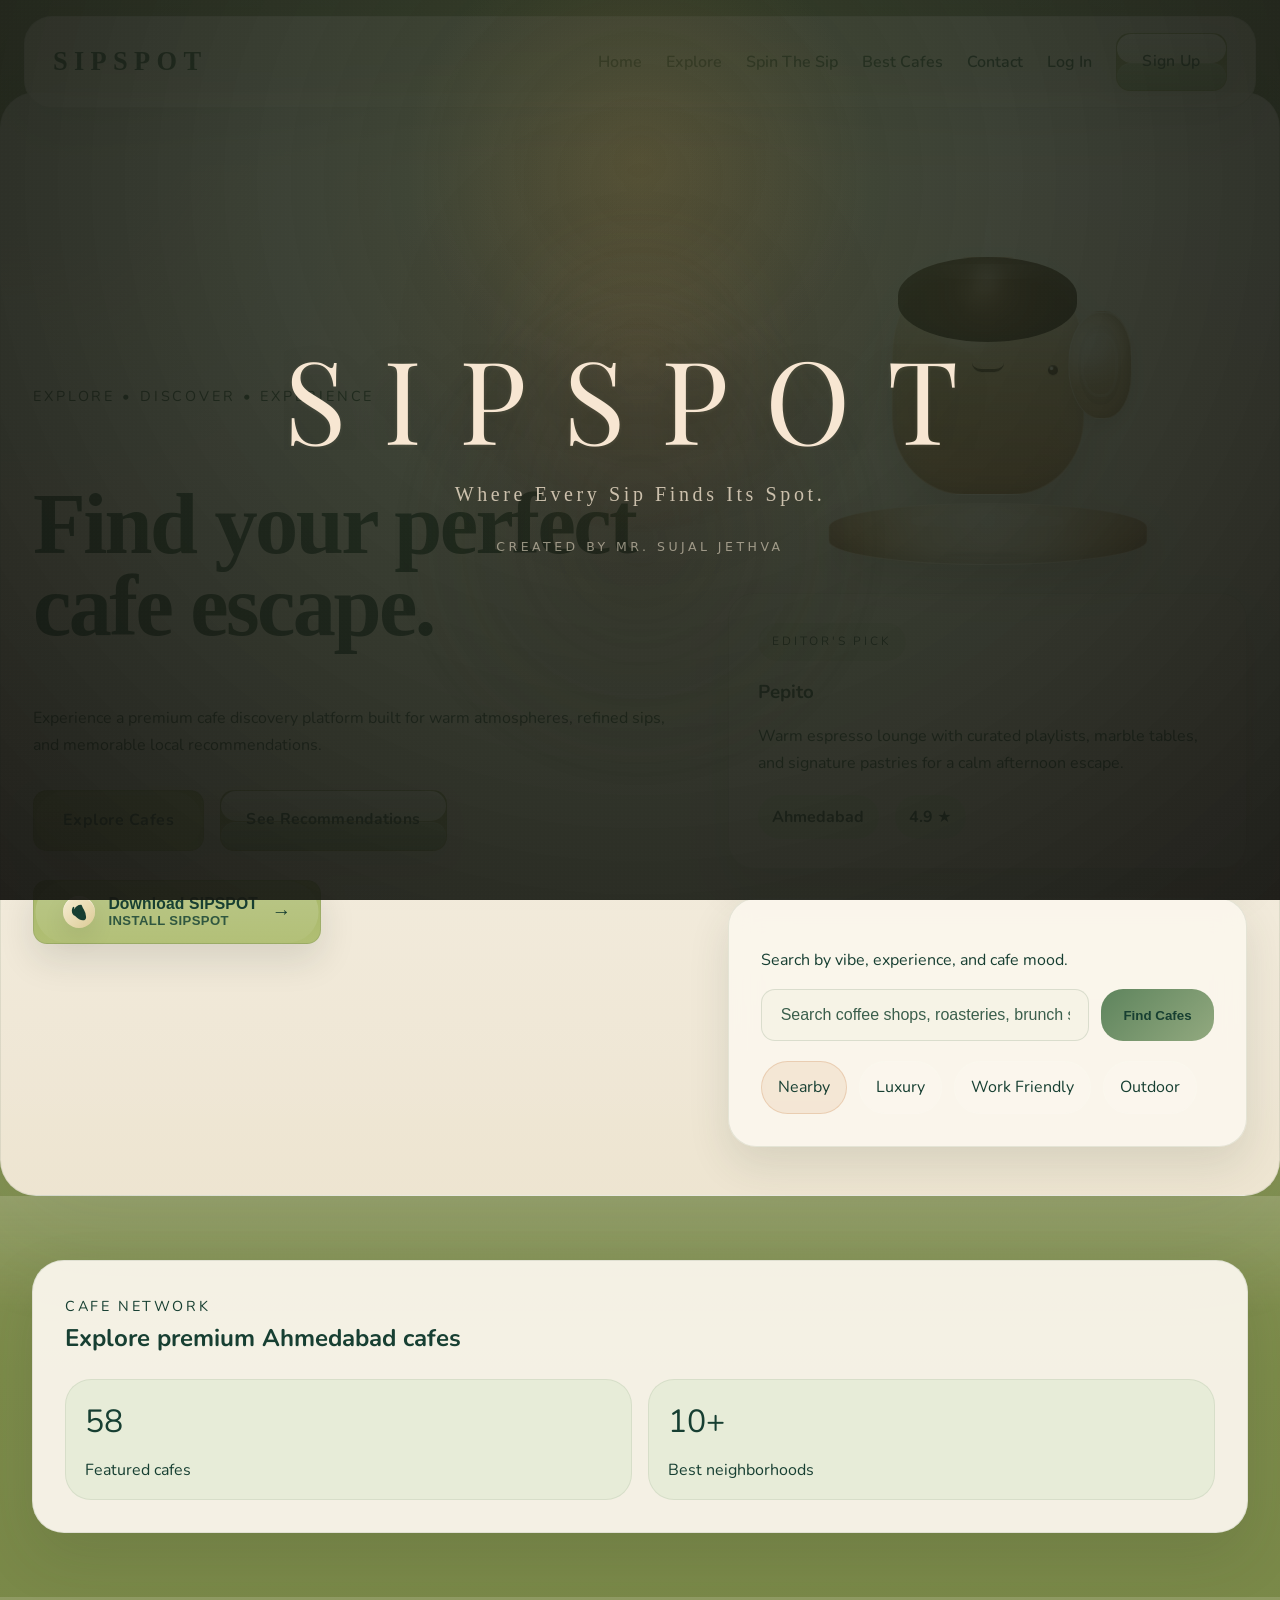
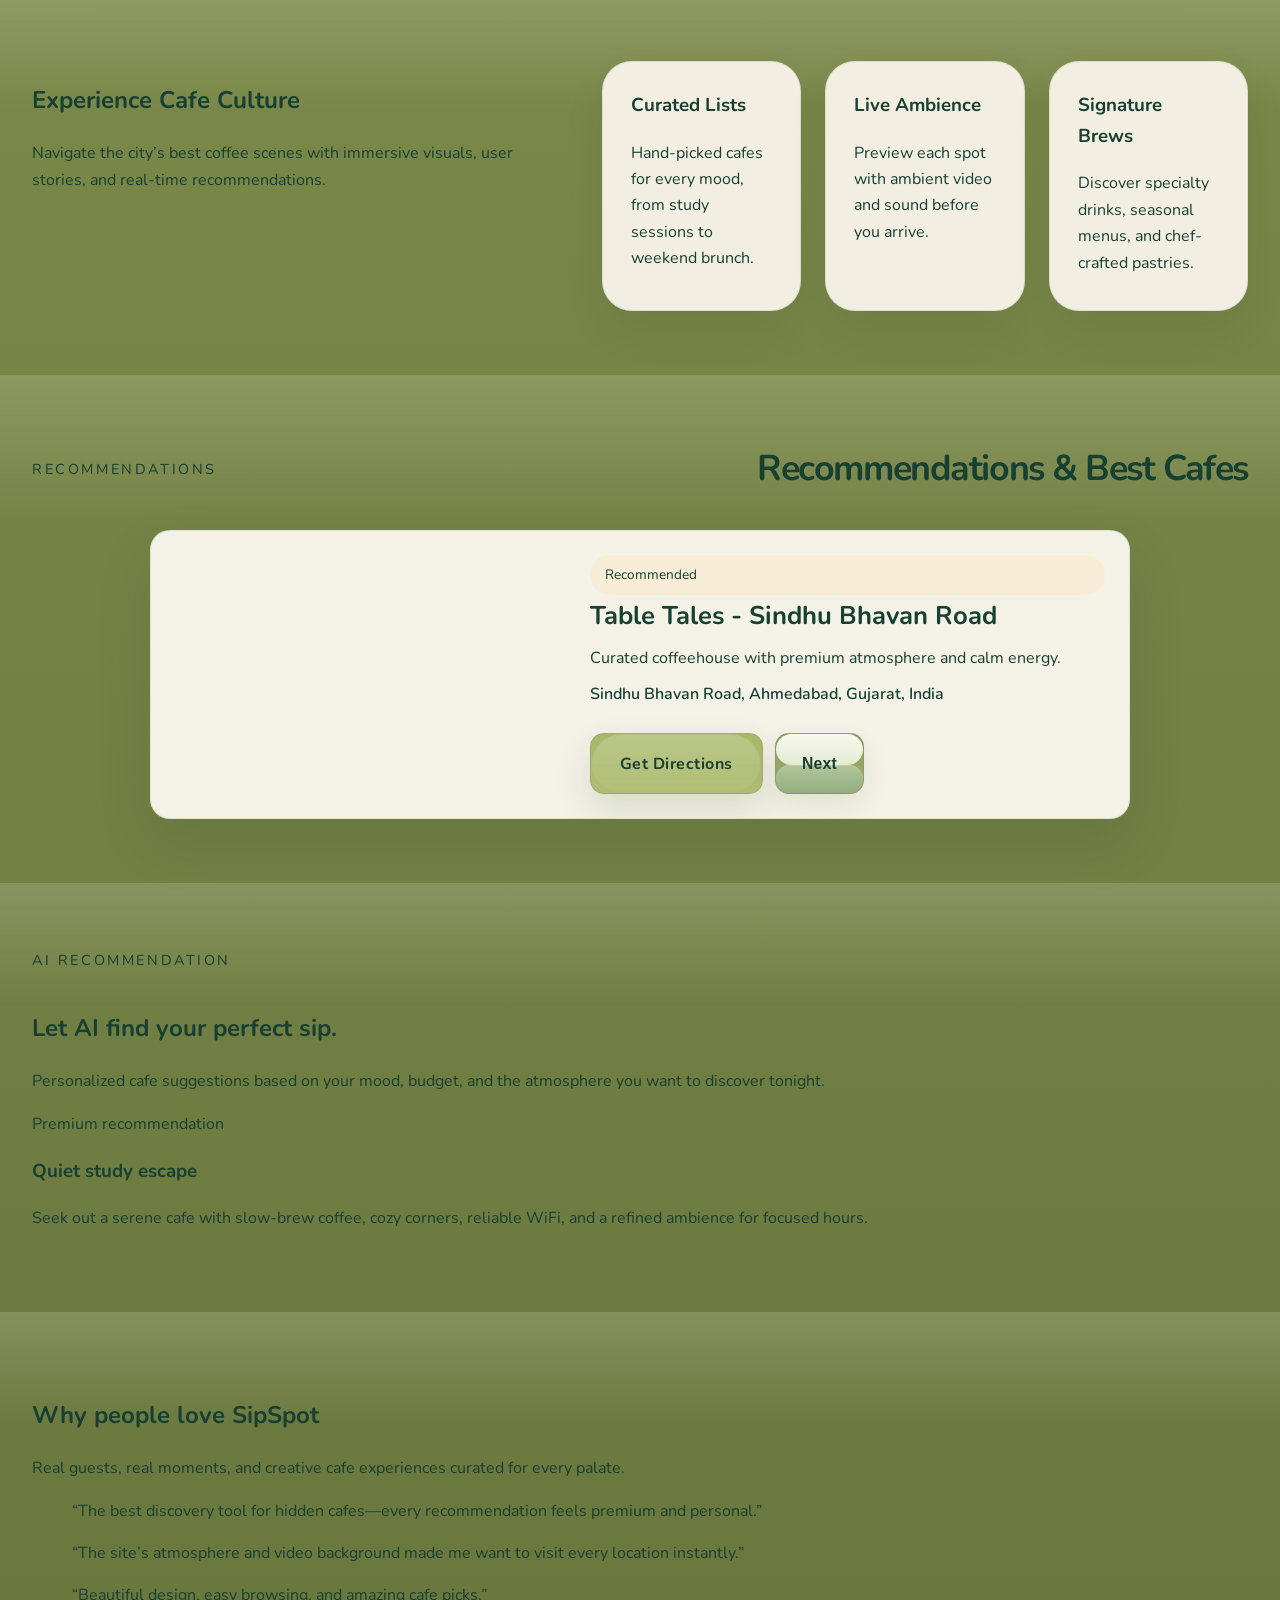
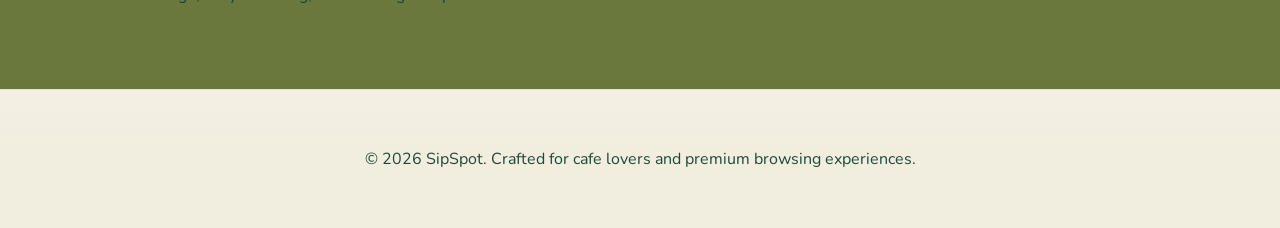
==== commit 719f6cda: "Update SIPSPOT" ====
--- a/index.html
+++ b/index.html
@@ -4,7 +4,15 @@
     <meta charset="UTF-8" />
     <meta name="viewport" content="width=device-width, initial-scale=1.0" />
     <title>SipSpot Cafe Explorer</title>
-    <link rel="stylesheet" href="styles.css" />
+    <link rel="stylesheet" href="styles.css?v=2" />
+    <link rel="manifest" href="./manifest.webmanifest" />
+    <link rel="apple-touch-icon" href="./icons/icon-192.jpg" />
+    <link rel="icon" href="./icons/icon.jpg" type="image/jpeg" />
+    <link rel="shortcut icon" href="./icons/icon-192.jpg" />
+    <meta name="theme-color" content="#2b190f" />
+    <meta name="mobile-web-app-capable" content="yes" />
+    <meta name="apple-mobile-web-app-capable" content="yes" />
+    <meta name="apple-mobile-web-app-status-bar-style" content="black-translucent" />
   </head>
   <body>
     <div id="intro-screen" class="intro-screen">
@@ -34,7 +42,7 @@
         <a href="#featured">Best Cafes</a>
         <a href="#contact">Contact</a>
         <a href="login.html">Log In</a>
-        <a href="signup.html" class="button secondary">Sign Up</a>
+        <a href="signup.html" class="button secondary cta-simple">Sign Up</a>
       </nav>
       <button class="menu-toggle" aria-label="Toggle navigation">☰</button>
     </header>
@@ -46,7 +54,22 @@
         <p>Experience a premium cafe discovery platform built for warm atmospheres, refined sips, and memorable local recommendations.</p>
         <div class="hero-actions">
           <a href="explore.html" class="button primary" onclick="return ensureExploreAccess(event)">Explore Cafes</a>
-          <a href="#featured" class="button secondary">See Recommendations</a>
+          <a href="#featured" class="button secondary cta-simple">See Recommendations</a>
+        </div>
+        <div class="install-panel">
+          <button id="install-btn" class="button primary install-button" type="button">
+            <span class="install-icon" aria-hidden="true">
+              <svg viewBox="0 0 24 24" xmlns="http://www.w3.org/2000/svg" role="img" aria-hidden="true">
+                <path d="M6.5 10.5C8.3 7.1 11 5 14 5c0 0 .8 2.2 2.2 4.6 1.4 2.4 2.3 5.3 2.3 7.5 0 1.5-1.2 2.7-2.7 2.7-2.1 0-4.8-1.6-7.8-4.6C5.5 14.3 5 12.2 5 10.5c0-1.2.3-2.4.9-3.4" fill="none" stroke="currentColor" stroke-width="1.8" stroke-linecap="round" stroke-linejoin="round" />
+                <path d="M12 7v6" stroke="currentColor" stroke-width="1.8" stroke-linecap="round" />
+                <path d="M9.5 11.5L12 14l2.5-2.5" stroke="currentColor" stroke-width="1.8" stroke-linecap="round" stroke-linejoin="round" />
+              </svg>
+            </span>
+            <span class="install-copy">
+              <span class="install-title">Download SIPSPOT</span>
+              <span class="install-subtitle">INSTALL SIPSPOT</span>
+            </span>
+          </button>
         </div>
       </div>
       <div class="hero-right">
@@ -148,7 +171,7 @@
             <p class="featured-address" id="featured-address">Ahmedabad, Gujarat, India</p>
             <div class="featured-actions">
               <a id="featured-explore" class="button primary" target="_blank" rel="noreferrer noopener">Get Directions</a>
-              <button id="featured-next" class="button secondary">Next</button>
+              <button id="featured-next" class="button secondary cta-simple">Next</button>
             </div>
           </div>
         </div>
@@ -188,6 +211,24 @@
       <p>© 2026 SipSpot. Crafted for cafe lovers and premium browsing experiences.</p>
     </footer>
 
+    <div id="pwa-install-modal" class="pwa-install-modal hidden" role="dialog" aria-modal="true" aria-labelledby="pwa-install-title">
+      <div class="pwa-install-content">
+        <div class="pwa-modal-header">
+          <div>
+            <span class="pwa-install-badge">Take SIPSPOT With You ☕</span>
+            <h2 id="pwa-install-title" class="pwa-modal-title">Install SIPSPOT</h2>
+          </div>
+          <button type="button" class="pwa-install-close pwa-close" aria-label="Close install instructions">×</button>
+        </div>
+        <p class="pwa-modal-copy">Install SIPSPOT and discover your next cafe faster from your home screen.</p>
+        <div id="pwa-install-instructions" class="pwa-instruction-list"></div>
+        <div class="pwa-install-actions">
+          <button type="button" class="pwa-install-action">INSTALL SIPSPOT</button>
+          <button type="button" class="pwa-install-cancel">NOT NOW</button>
+        </div>
+      </div>
+    </div>
+
     <script src="script.js"></script>
     <div id="cinematic-bg" aria-hidden="true"></div>
     <div id="cinematic-overlay" aria-hidden="true">
--- a/styles.css
+++ b/styles.css
@@ -1,22 +1,36 @@
 @import url('https://fonts.googleapis.com/css2?family=Playfair+Display:wght@600;700;900&family=Nunito:wght@300;400;600;700;800&display=swap');
 
 :root {
-  /* Coffee palette */
-  --espresso: #2b190f;
-  --dark-roast: #1a120e;
-  --mocha: #6d3f2a;
-  --caramel: #c89f65;
-  --cream: #fff7eb;
-  --latte: #f3e6d2;
-  --gold: #ffd88c;
-  --muted: rgba(255,255,255,0.72);
-
-  color-scheme: dark;
+  /* Organic green palette */
+  --olive-primary: #7C8B4A;
+  --olive-deep: #68763D;
+  --olive-soft: #8F9C5B;
+  --olive-muted: #A1AA70;
+  --olive-light: #B4BC86;
+  --forest: #173F32;
+  --forest-2: #1E4938;
+  --forest-3: #12382D;
+  /* Explicit dark-green palette required by design */
+  --dark-primary: #173F32; /* headings, primary text */
+  --dark-secondary: #1E4938; /* secondary text */
+  --dark-deep: #12382D; /* deep accents */
+  --dark-muted: #315744; /* muted text */
+  --accent-warm: #A8B86A;
+  --accent-warm-2: #9EAF61;
+  --accent-warm-3: #B0BE73;
+  --bg-cream: #F6F3E6;
+  --text: var(--dark-primary);
+  --muted: rgba(27, 42, 33, 0.62);
+  --shadow: rgba(37, 54, 41, 0.14);
+  --surface: rgba(250, 247, 238, 0.96);
+  --surface-soft: rgba(255, 255, 255, 0.72);
+
+  color-scheme: light;
   font-family: 'Nunito', system-ui, -apple-system, 'Segoe UI', Roboto, 'Helvetica Neue', Arial;
-  background-color: var(--dark-roast);
-  color: var(--cream);
+  background-color: var(--sand);
+  color: var(--text);
   font-size: 16px;
-  line-height: 1.6;
+  line-height: 1.65;
   overflow-x: hidden;
 }
 
@@ -25,9 +39,10 @@
   max-width: 1100px;
   margin: 3.5rem auto;
   padding: 2.5rem;
-  border-radius: 28px;
-  background: rgba(12, 10, 8, 0.6);
-  border: 1px solid rgba(255, 216, 145, 0.06);
+  border-radius: 32px;
+  background: rgba(255, 255, 255, 0.88);
+  border: 1px solid rgba(27, 44, 31, 0.12);
+  box-shadow: 0 18px 50px rgba(31, 45, 35, 0.09);
 }
 
 .spin-hero {
@@ -87,8 +102,8 @@
 body {
   margin: 0;
   min-height: 100vh;
-  background: transparent;
-  color: #f5e7d6;
+  color: var(--text);
+  background-image: radial-gradient(1200px 400px at 8% 12%, rgba(255,255,240,0.04), transparent 12%), radial-gradient(900px 360px at 92% 8%, rgba(0,0,0,0.03), transparent 14%), linear-gradient(180deg, var(--olive-light) 0%, var(--olive-primary) 40%, var(--olive-deep) 100%);
 }
 
 body::before {
@@ -96,9 +111,8 @@
   position: fixed;
   inset: 0;
   pointer-events: none;
-  background: radial-gradient(circle at 20% 18%, rgba(236, 219, 185, 0.08), transparent 18%),
-    radial-gradient(circle at 78% 16%, rgba(194, 150, 89, 0.08), transparent 20%);
-  mix-blend-mode: screen;
+  background: radial-gradient(circle at 12% 18%, rgba(57, 86, 55, 0.06), transparent 22%), radial-gradient(circle at 82% 18%, rgba(20, 30, 18, 0.06), transparent 20%);
+  mix-blend-mode: overlay;
   z-index: -2;
 }
 
@@ -107,7 +121,7 @@
   position: fixed;
   inset: 0;
   pointer-events: none;
-  background: linear-gradient(180deg, rgba(10, 8, 6, 0.22), rgba(6, 5, 4, 0.84));
+  background: linear-gradient(180deg, rgba(255,255,250,0.06), rgba(0,0,0,0.06));
   z-index: -1;
 }
 
@@ -131,7 +145,7 @@
 .video-overlay {
   position: absolute;
   inset: 0;
-  background: linear-gradient(180deg, rgba(10, 8, 6, 0.44), rgba(8, 6, 5, 0.86));
+  background: linear-gradient(180deg, rgba(25, 47, 36, 0.38), rgba(37, 61, 50, 0.64));
   pointer-events: none;
 }
 
@@ -337,19 +351,19 @@
   align-items: center;
   justify-content: space-between;
   padding: 1rem 1.75rem;
-  backdrop-filter: blur(26px);
-  background: rgba(12, 10, 8, 0.56);
-  border: 1px solid rgba(255, 235, 193, 0.12);
-  box-shadow: 0 24px 70px rgba(0, 0, 0, 0.26);
+  backdrop-filter: blur(24px);
+  background: rgba(255, 250, 242, 0.78);
+  border: 1px solid rgba(106, 134, 102, 0.16);
+  box-shadow: 0 20px 50px rgba(39, 59, 46, 0.12);
 }
 
 .brand {
   font-family: "Cormorant Garamond", serif;
-  font-size: 1.45rem;
+  font-size: 1.65rem;
   font-weight: 700;
-  letter-spacing: 0.26em;
+  letter-spacing: 0.24em;
   text-transform: uppercase;
-  color: #ffebd1;
+  color: var(--forest);
 }
 
 .nav-links {
@@ -377,15 +391,27 @@
 }
 
 .nav-links a {
-  color: rgba(245, 240, 232, 0.76);
+  color: var(--forest);
   text-decoration: none;
-  transition: color 0.2s ease, transform 0.2s ease;
+  transition: color 0.24s ease, transform 0.24s ease;
   position: relative;
+  font-weight: 600;
 }
 
 .nav-links a:hover {
-  color: #fff7e9;
+  color: var(--forest);
   transform: translateY(-1px);
+}
+
+a:focus-visible, button:focus-visible, .button:focus-visible {
+  outline: 3px solid rgba(166, 190, 130, 0.28);
+  outline-offset: 4px;
+  border-radius: 12px;
+}
+
+.button:active {
+  transform: translateY(1px) scale(0.995);
+  box-shadow: 0 8px 18px rgba(18, 32, 24, 0.06);
 }
 
 .nav-links a.active::after {
@@ -396,7 +422,7 @@
   bottom: -0.35rem;
   height: 3px;
   border-radius: 999px;
-  background: linear-gradient(135deg, #c89f65, #ffdebb);
+  background: linear-gradient(135deg, #6f8b71, #a6b79f);
 }
 
 .hero-cta,
@@ -417,6 +443,8 @@
   transition: transform 0.24s ease, box-shadow 0.24s ease, background 0.24s ease, color 0.24s ease;
   transform-style: preserve-3d;
   background-clip: padding-box;
+  box-shadow: 0 10px 24px var(--shadow);
+  border-radius: 14px;
 }
 
 .button::before,
@@ -425,6 +453,35 @@
   position: absolute;
   border-radius: 999px;
   transition: transform 0.24s ease, opacity 0.24s ease, background 0.24s ease;
+}
+
+.cta-simple {
+  padding: 0.9rem 1.4rem;
+  min-height: 3.6rem;
+  font-size: 0.98rem;
+  letter-spacing: 0.02em;
+  font-weight: 700;
+  box-shadow: 0 8px 20px rgba(24, 40, 30, 0.08);
+  border: 1px solid rgba(88, 105, 82, 0.16);
+  background: linear-gradient(180deg, var(--accent-warm) 0%, var(--accent-warm-2) 100%);
+  color: var(--forest);
+  border-radius: 14px;
+}
+
+.cta-simple:hover {
+  transform: translateY(-1px);
+  box-shadow: 0 14px 22px rgba(34, 47, 36, 0.14);
+  background: linear-gradient(180deg, #f6faf0 0%, #e1e8c5 100%);
+}
+
+.cta-simple:active {
+  transform: translateY(1px);
+  box-shadow: 0 8px 16px rgba(34, 47, 36, 0.1);
+}
+
+.cta-simple::before,
+.cta-simple::after {
+  content: none;
 }
 
 .button::before {
@@ -483,46 +540,70 @@
 }
 
 .button.primary {
-  border-radius: 2.3rem;
-  padding: 1rem 2.2rem;
+  padding: 0.95rem 1.8rem;
+  background: linear-gradient(180deg, var(--accent-warm) 0%, var(--accent-warm-3) 100%);
+  color: var(--forest);
+  border: 1px solid rgba(92, 110, 78, 0.18);
+  box-shadow: 0 16px 36px rgba(28, 45, 34, 0.12);
 }
 
 .button.primary::before {
   inset: 0;
-  background: radial-gradient(circle at 46% 22%, rgba(255, 255, 255, 0.85), rgba(255, 255, 255, 0.12) 22%),
-    linear-gradient(180deg, rgba(255, 255, 255, 0.65), rgba(255, 255, 255, 0.04) 48%);
-  opacity: 0.96;
-  transform: scale(0.98);
-}
-
-.button.primary::after {
-  right: -0.8rem;
-  top: 50%;
-  width: 1.2rem;
-  height: 2.2rem;
-  border-radius: 0.65rem 1.2rem 1.2rem 0.65rem;
-  background: rgba(255, 255, 255, 0.16);
-  border: 1px solid rgba(255, 255, 255, 0.22);
-  box-shadow: inset 0 1px 0 rgba(255, 255, 255, 0.28);
-  transform: translateY(-50%);
-}
+  background: linear-gradient(180deg, rgba(255, 255, 255, 0.23), rgba(255, 255, 255, 0.04));
+  opacity: 0.9;
+  transform: scale(0.99);
+}
+
+.button.primary::after { display: none; }
 
 .button.primary:hover {
-  transform: translateY(-2px);
-  box-shadow: 0 28px 72px rgba(61, 34, 16, 0.32);
+  transform: translateY(-1px);
+  box-shadow: 0 22px 58px rgba(55, 76, 59, 0.2);
 }
 
 .button.primary:active {
   transform: translateY(1px);
-  box-shadow: 0 10px 22px rgba(45, 25, 14, 0.2);
+  box-shadow: 0 12px 28px rgba(43, 63, 51, 0.12);
 }
 
 .button.secondary {
-  background: linear-gradient(180deg, rgba(251, 238, 206, 0.94), rgba(223, 171, 98, 0.95));
-  color: #4a2d16;
-  border: 1px solid rgba(98, 63, 35, 0.18);
-  padding: 1rem 1.9rem;
-  box-shadow: 0 18px 34px rgba(22, 13, 9, 0.22);
+  background: linear-gradient(180deg, var(--olive-soft) 0%, var(--olive-muted) 100%);
+  color: var(--forest);
+  border: 1px solid rgba(94, 112, 82, 0.14);
+  padding: 0.85rem 1.6rem;
+  box-shadow: 0 12px 28px rgba(28, 42, 34, 0.08);
+}
+
+.button.secondary.back-button {
+  display: inline-flex;
+  align-items: center;
+  gap: 0.5rem;
+  min-width: auto;
+  padding: 0.78rem 1rem;
+  font-size: 0.95rem;
+  letter-spacing: 0.02em;
+  background: linear-gradient(180deg, var(--olive-light) 0%, var(--olive-soft) 100%);
+  border: 1px solid rgba(103, 129, 100, 0.12);
+  color: var(--forest);
+  border-radius: 14px;
+  box-shadow: 0 10px 20px rgba(28, 42, 34, 0.08);
+  transition: transform 0.22s ease, background 0.22s ease, box-shadow 0.22s ease;
+  position: relative;
+}
+
+.button.secondary.back-button:hover {
+  transform: translateY(-1px);
+  background: rgba(255, 255, 255, 0.94);
+  box-shadow: 0 16px 32px rgba(48, 72, 57, 0.16);
+}
+
+.button.secondary.back-button:active {
+  transform: translateY(1px);
+}
+
+.button.secondary.back-button::before,
+.button.secondary.back-button::after {
+  content: none;
 }
 
 .button.secondary::before,
@@ -538,7 +619,7 @@
 .button.secondary::before {
   top: 0;
   height: 52%;
-  background: linear-gradient(180deg, rgba(255, 245, 220, 0.98), rgba(237, 205, 156, 0.96));
+  background: linear-gradient(180deg, rgba(255, 255, 250, 0.94), rgba(232, 238, 215, 0.94));
   border-top-left-radius: 1.9rem;
   border-top-right-radius: 1.9rem;
 }
@@ -546,7 +627,7 @@
 .button.secondary::after {
   bottom: 0;
   height: 48%;
-  background: linear-gradient(180deg, rgba(204, 134, 58, 0.92), rgba(180, 108, 44, 0.9));
+  background: linear-gradient(180deg, rgba(177, 201, 160, 0.92), rgba(147, 174, 129, 0.9));
   border-bottom-left-radius: 1.9rem;
   border-bottom-right-radius: 1.9rem;
 }
@@ -637,6 +718,50 @@
 .hero-right {
   display: grid;
   gap: 1.8rem;
+}
+
+.hero-panel {
+  background: rgba(246, 241, 227, 0.94);
+  border: 1px solid rgba(121, 143, 113, 0.18);
+  border-radius: 26px;
+  padding: 1.8rem;
+  box-shadow: 0 20px 44px rgba(42, 57, 46, 0.12);
+}
+
+.hero-badge {
+  display: inline-flex;
+  text-transform: uppercase;
+  letter-spacing: 0.24em;
+  font-size: 0.75rem;
+  color: #5f7a5c;
+  background: rgba(209, 226, 186, 0.5);
+  border-radius: 999px;
+  padding: 0.55rem 0.9rem;
+}
+
+.hero-panel h3 {
+  margin: 1rem 0 0.6rem;
+  color: var(--forest);
+}
+
+.hero-panel p,
+.hero-panel-meta {
+  color: rgba(51, 61, 48, 0.82);
+}
+
+.hero-panel-meta {
+  display: flex;
+  gap: 1rem;
+  flex-wrap: wrap;
+  margin-top: 1.2rem;
+  font-weight: 700;
+}
+
+.hero-panel-meta span {
+  background: rgba(227, 237, 206, 0.82);
+  padding: 0.55rem 0.9rem;
+  border-radius: 999px;
+  color: rgba(37, 50, 37, 0.92);
 }
 
 .hero-cup-illustration {
@@ -1003,6 +1128,11 @@
   gap: 2.5rem;
   align-items: center;
   padding: 5.5rem 2rem 3rem;
+  background: radial-gradient(circle at top left, rgba(121, 145, 111, 0.2), transparent 24%),
+    linear-gradient(180deg, rgba(255, 252, 245, 0.98), rgba(239, 230, 212, 0.98));
+  border-radius: 36px;
+  border: 1px solid rgba(80, 104, 87, 0.12);
+  box-shadow: 0 34px 110px rgba(44, 63, 50, 0.12);
 }
 
 .hero-copy {
@@ -1010,22 +1140,23 @@
 }
 
 .hero-copy .eyebrow {
-  color: #ffe5b8;
+  color: var(--pine);
+  text-transform: uppercase;
+  letter-spacing: 0.2em;
 }
 
 .hero-section h1 {
   font-family: "Cormorant Garamond", serif;
-  font-size: clamp(4rem, 8vw, 6.2rem);
-  line-height: 0.9;
-  letter-spacing: -0.06em;
-  color: #fff5e6;
-  text-shadow: 0 18px 45px rgba(0, 0, 0, 0.36);
+  font-size: clamp(3.5rem, 8vw, 5.4rem);
+  line-height: 0.95;
+  letter-spacing: -0.03em;
+  color: var(--forest);
 }
 
 .hero-section p {
-  font-size: 1.05rem;
+  font-size: 1rem;
   max-width: 46rem;
-  color: rgba(245, 235, 220, 0.86);
+  color: rgba(29, 45, 36, 0.82);
 }
 
 .eyebrow {
@@ -1045,18 +1176,18 @@
 }
 
 .hero-search-card {
-  background: rgba(18, 14, 11, 0.64);
-  border: 1px solid rgba(255, 216, 145, 0.14);
-  border-radius: 32px;
+  background: rgba(250, 246, 236, 0.96);
+  border: 1px solid rgba(126, 146, 116, 0.18);
+  border-radius: 28px;
   padding: 2rem;
-  color: #f5ead8;
-  backdrop-filter: blur(24px);
-  box-shadow: 0 28px 80px rgba(0, 0, 0, 0.30);
+  color: var(--text);
+  backdrop-filter: blur(14px);
+  box-shadow: 0 18px 42px rgba(47, 65, 51, 0.12);
 }
 
 .hero-search-card p {
   margin-bottom: 1rem;
-  color: rgba(242, 232, 217, 0.82);
+  color: rgba(38, 54, 42, 0.78);
 }
 
 .search-box {
@@ -1067,16 +1198,16 @@
 
 .search-box input {
   width: 100%;
-  border: 1px solid rgba(255, 224, 159, 0.18);
-  border-radius: 22px;
-  background: rgba(22, 18, 15, 0.82);
-  color: #f5e7d6;
+  border: 1px solid rgba(119, 142, 115, 0.22);
+  border-radius: 14px;
+  background: var(--bg-cream);
+  color: var(--text);
   padding: 1rem 1.15rem;
   font-size: 1rem;
 }
 
 .search-box input:focus {
-  outline: 2px solid rgba(226, 183, 107, 0.34);
+  outline: 2px solid rgba(116, 142, 114, 0.4);
   outline-offset: 2px;
 }
 
@@ -1084,16 +1215,17 @@
   border: none;
   border-radius: 22px;
   padding: 1rem 1.4rem;
-  background: linear-gradient(135deg, #c89f65, #b87941);
-  color: #fffdf9;
+  background: linear-gradient(135deg, #5e845d, #92a97f);
+  color: #f6f0e5;
   font-weight: 700;
   cursor: pointer;
-  transition: transform 0.2s ease, box-shadow 0.2s ease;
+  transition: transform 0.2s ease, box-shadow 0.2s ease, background 0.2s ease;
 }
 
 .search-box button:hover {
   transform: translateY(-2px);
-  box-shadow: 0 18px 45px rgba(184, 121, 65, 0.28);
+  box-shadow: 0 18px 45px rgba(51, 70, 56, 0.18);
+  background: linear-gradient(135deg, #3e6a51, #6d8f75);
 }
 
 .search-chips {
@@ -1244,11 +1376,11 @@
 
 .auth-card {
   width: min(540px, 100%);
-  background: rgba(11, 14, 24, 0.88);
-  border: 1px solid rgba(255, 255, 255, 0.1);
+  background: rgba(247, 243, 232, 0.98);
+  border: 1px solid rgba(120, 138, 112, 0.16);
   border-radius: 36px;
   padding: 3rem;
-  box-shadow: 0 35px 90px rgba(0, 0, 0, 0.25);
+  box-shadow: 0 30px 70px rgba(39, 51, 39, 0.12);
 }
 
 .auth-copy {
@@ -1259,11 +1391,12 @@
   margin: 0.75rem 0 0;
   font-size: clamp(2.25rem, 4vw, 3.25rem);
   line-height: 1.05;
+  color: var(--forest);
 }
 
 .auth-copy p {
   margin: 1rem 0 0;
-  color: rgba(243, 244, 248, 0.82);
+  color: rgba(42, 59, 45, 0.8);
 }
 
 .auth-form {
@@ -1280,10 +1413,10 @@
 
 .auth-form input {
   width: 100%;
-  border: 1px solid rgba(255, 255, 255, 0.12);
-  border-radius: 18px;
-  background: rgba(255, 255, 255, 0.05);
-  color: #f3f4f8;
+  border: 1px solid rgba(120, 140, 117, 0.2);
+  border-radius: 14px;
+  background: var(--bg-cream);
+  color: var(--text);
   padding: 1rem 1.15rem;
   font-size: 1rem;
 }
@@ -1295,7 +1428,7 @@
 
 .auth-footer {
   margin: 0;
-  color: rgba(243, 244, 248, 0.72);
+  color: rgba(46, 60, 49, 0.8);
   font-size: 0.96rem;
 }
 
@@ -1318,9 +1451,9 @@
   max-width: 1200px;
   margin: 0 auto;
   border-radius: 40px;
-  background: rgba(15, 12, 10, 0.70);
-  border: 1px solid rgba(255, 214, 152, 0.10);
-  box-shadow: 0 40px 120px rgba(0, 0, 0, 0.28);
+  background: rgba(249, 245, 235, 0.96);
+  border: 1px solid rgba(112, 135, 109, 0.16);
+  box-shadow: 0 28px 70px rgba(35, 50, 38, 0.12);
 }
 
 .explore-page::before {
@@ -1329,7 +1462,7 @@
   inset: 0;
   border-radius: 40px;
   pointer-events: none;
-  background: radial-gradient(circle at top left, rgba(255, 255, 255, 0.06), transparent 32%);
+  background: radial-gradient(circle at top left, rgba(211, 224, 188, 0.18), transparent 32%);
 }
 
 .explore-hero {
@@ -1346,8 +1479,8 @@
 }
 
 .platform-stats div {
-  background: rgba(255, 255, 255, 0.05);
-  border: 1px solid rgba(255, 255, 255, 0.08);
+  background: rgba(252, 250, 244, 0.96);
+  border: 1px solid rgba(122, 142, 112, 0.14);
   border-radius: 28px;
   padding: 1.4rem 1.6rem;
   text-align: center;
@@ -1392,18 +1525,18 @@
   min-height: 230px;
   padding: 1.85rem;
   border-radius: 32px;
-  background: linear-gradient(180deg, rgba(255, 255, 255, 0.06), rgba(255, 255, 255, 0.02));
-  border: 1px solid rgba(255, 255, 255, 0.1);
-  box-shadow: 0 20px 38px rgba(0, 0, 0, 0.16);
+  background: rgba(250, 246, 236, 0.96);
+  border: 1px solid rgba(119, 140, 113, 0.17);
+  box-shadow: 0 16px 34px rgba(34, 47, 38, 0.10);
   transition: transform 0.35s ease, box-shadow 0.35s ease, border-color 0.35s ease, background 0.35s ease;
   will-change: transform;
 }
 
 .explore-card:hover {
   transform: translateY(-6px) scale(1.02);
-  border-color: rgba(255, 216, 140, 0.28);
-  background: rgba(255, 255, 255, 0.12);
-  box-shadow: 0 40px 90px rgba(0, 0, 0, 0.24);
+  border-color: rgba(114, 142, 110, 0.32);
+  background: rgba(255, 254, 245, 0.98);
+  box-shadow: 0 32px 70px rgba(34, 47, 38, 0.16);
   z-index: 2;
 }
 
@@ -1416,7 +1549,7 @@
   font-size: 0.78rem;
   letter-spacing: 0.2em;
   text-transform: uppercase;
-  color: #ffc46b;
+  color: #8c9f77;
   opacity: 0.95;
 }
 
@@ -1428,7 +1561,7 @@
 
 .cafe-vibe {
   margin: 0;
-  color: rgba(243, 244, 248, 0.78);
+  color: rgba(51, 65, 50, 0.78);
   line-height: 1.75;
 }
 
@@ -1436,8 +1569,8 @@
   width: fit-content;
   margin-top: 1.5rem;
   align-self: flex-start;
-  background: linear-gradient(135deg, #b87941, #ffd88c);
-  color: #1c1a17;
+  background: linear-gradient(135deg, #7d9a6f, #bccfa8);
+  color: #2f3f2f;
   padding: 0.9rem 1.3rem;
 }
 
@@ -1547,8 +1680,11 @@
 }
 
 .search-box input::placeholder {
-  color: rgba(243, 244, 248, 0.52);
-}
+  color: #4F684F;
+}
+
+/* global placeholders */
+::placeholder { color: #4F684F; opacity: 0.95; }
 
 .pill-list {
   display: flex;
@@ -1574,7 +1710,7 @@
   position: absolute;
   inset: 0;
   pointer-events: none;
-  background: linear-gradient(180deg, rgba(255, 253, 249, 0.02), transparent 30%);
+  background: linear-gradient(180deg, rgba(245, 239, 225, 0.18), transparent 30%);
 }
 
 .section > * {
@@ -1612,11 +1748,11 @@
 
 .feature-grid article,
 .card {
-  background: rgba(16, 12, 10, 0.68);
-  border: 1px solid rgba(255, 215, 145, 0.10);
+  background: rgba(249, 245, 235, 0.95);
+  border: 1px solid rgba(121, 141, 117, 0.18);
   border-radius: 30px;
   padding: 1.75rem;
-  box-shadow: 0 24px 70px rgba(0, 0, 0, 0.24);
+  box-shadow: 0 20px 40px rgba(30, 41, 33, 0.08);
 }
 
 .feature-grid article h3,
@@ -1624,10 +1760,42 @@
   margin-top: 0;
 }
 
+.feature-grid article {
+  min-height: 250px;
+}
+
+.feature-grid article h3 {
+  color: var(--forest);
+}
+
+.feature-grid article p {
+  color: rgba(52, 62, 49, 0.84);
+}
+
 .feature-grid article p,
 .card p {
   margin: 0.85rem 0 0;
-  color: rgba(243, 244, 248, 0.78);
+  color: var(--text);
+}
+
+/* Ensure card and section text uses dark green for readability */
+.section,
+.feature-grid article,
+.cards-grid,
+.explore-card,
+.featured-card,
+.auth-card,
+.hero-panel {
+  color: var(--text);
+}
+
+.feature-grid article p,
+.card p,
+.featured-copy p,
+.explore-card p,
+.auth-copy p,
+.auth-form label {
+  color: var(--text);
 }
 
 .featured-cafes .section-header {
@@ -1642,14 +1810,55 @@
   grid-template-columns: repeat(3, minmax(0, 1fr));
 }
 
+.rating-card {
+  background: rgba(249, 245, 235, 0.96);
+  border: 1px solid rgba(121, 141, 117, 0.16);
+  border-radius: 32px;
+  padding: 2rem;
+  display: grid;
+  gap: 1.25rem;
+  box-shadow: 0 24px 60px rgba(39, 52, 42, 0.12);
+}
+
+.rating-card h2,
+.rating-card .eyebrow {
+  margin: 0;
+}
+
+.rating-summary {
+  display: flex;
+  gap: 1rem;
+  flex-wrap: wrap;
+}
+
+.rating-stat {
+  flex: 1;
+  min-width: 140px;
+  background: rgba(230, 236, 215, 0.9);
+  border: 1px solid rgba(129, 147, 120, 0.16);
+  border-radius: 26px;
+  padding: 1rem 1.2rem;
+}
+
+.rating-stat span {
+  display: block;
+  font-size: 2rem;
+  color: var(--forest);
+}
+
+.rating-stat p {
+  margin: 0.5rem 0 0;
+  color: rgba(54, 70, 53, 0.84);
+}
+
 /* Rotating featured recommendation styles */
 .featured-rotator { margin-top: 1.25rem; display:flex; justify-content:center }
-.featured-card { width:100%; max-width:980px; display:flex; gap:1.5rem; align-items:stretch; border-radius:20px; overflow:hidden; background:linear-gradient(180deg, rgba(255,255,255,0.02), rgba(255,255,255,0.01)); border:1px solid rgba(255,230,160,0.06); box-shadow:0 30px 90px rgba(0,0,0,0.36); }
-.featured-media { width:40%; min-height:200px; background-size:cover; background-position:center; filter:brightness(0.88) saturate(0.9); }
+.featured-card { width:100%; max-width:980px; display:flex; gap:1.5rem; align-items:stretch; border-radius:20px; overflow:hidden; background: rgba(247, 244, 235, 0.98); border:1px solid rgba(118, 135, 108, 0.16); box-shadow:0 24px 56px rgba(39, 55, 43, 0.12); }
+.featured-media { width:40%; min-height:200px; background-size:cover; background-position:center; filter:brightness(0.95) saturate(1.05); }
 .featured-copy { padding:1.5rem; flex:1; display:flex; flex-direction:column; justify-content:center }
-.featured-copy h3 { margin:0 0 0.5rem 0; font-size:1.6rem; color:#fffdf6 }
-.featured-copy p { margin:0 0 0.6rem 0; color:rgba(245,235,220,0.86) }
-.featured-address { color:rgba(245,235,220,0.72); font-weight:600; margin-top:0.4rem }
+.featured-copy h3 { margin:0 0 0.5rem 0; font-size:1.6rem; color: var(--forest); }
+.featured-copy p { margin:0 0 0.6rem 0; color: rgba(41, 57, 43, 0.86); }
+.featured-address { color: rgba(90, 107, 90, 0.78); font-weight:600; margin-top:0.4rem }
 .featured-actions { display:flex; gap:0.8rem; margin-top:1rem }
 .rotating-fade { transition: transform 0.6s cubic-bezier(.2,.9,.2,1), opacity 0.6s ease; opacity:1; transform:translateY(0); }
 .rotating-fade.hidden { opacity:0; transform:translateY(8px); }
@@ -1697,9 +1906,9 @@
   position: relative;
   text-align: center;
   padding: 2.5rem 2rem;
-  color: rgba(255, 245, 220, 0.74);
-  background: rgba(12, 12, 10, 0.70);
-  border-top: 1px solid rgba(255, 214, 146, 0.10);
+  color: rgba(33, 48, 36, 0.82);
+  background: rgba(247, 242, 230, 0.96);
+  border-top: 1px solid rgba(135, 159, 124, 0.12);
 }
 
 .site-footer::before {
@@ -1707,7 +1916,7 @@
   position: absolute;
   inset: 0;
   pointer-events: none;
-  background: linear-gradient(180deg, rgba(255, 253, 249, 0.04), transparent 50%);
+  background: linear-gradient(180deg, rgba(255, 255, 250, 0.16), transparent 50%);
 }
 
 @media (max-width: 980px) {
@@ -1718,6 +1927,15 @@
     grid-template-columns: 1fr;
   }
 
+  .hero-panel,
+  .rating-card,
+  .featured-card,
+  .hero-search-card,
+  .auth-card,
+  .explore-page {
+    width: 100%;
+  }
+
   .site-header {
     flex-wrap: wrap;
     gap: 1rem;
@@ -1732,3 +1950,268 @@
   }
 }
 
+.install-panel {
+  margin-top: 1.8rem;
+}
+.install-button {
+  width: fit-content;
+  padding: 0.82rem 1.25rem;
+  display: inline-flex;
+  align-items: center;
+  gap: 0.85rem;
+  background: linear-gradient(180deg, var(--accent-warm) 0%, var(--accent-warm-2) 100%);
+  color: var(--forest);
+  border: 1px solid rgba(88, 105, 82, 0.18);
+  box-shadow: 0 12px 30px rgba(26, 40, 31, 0.12);
+  border-radius: 14px;
+  min-width: 200px;
+  transition: transform 0.22s ease, box-shadow 0.22s ease, background 0.22s ease, border-color 0.22s ease;
+  backdrop-filter: blur(14px);
+  position: relative;
+}
+.install-button:hover {
+  transform: translateY(-1px);
+  background: linear-gradient(180deg, var(--accent-warm-2) 0%, var(--accent-warm-3) 100%);
+  border-color: rgba(109, 131, 100, 0.36);
+  box-shadow: 0 22px 54px rgba(60, 78, 60, 0.18);
+}
+.install-button:active {
+  transform: translateY(1px);
+}
+.install-button.installed {
+  background: rgba(238, 243, 221, 0.92);
+  border-color: rgba(117, 139, 108, 0.28);
+  color: var(--forest);
+}
+.install-icon {
+  display: inline-flex;
+  align-items: center;
+  justify-content: center;
+  width: 2rem;
+  height: 2rem;
+  border-radius: 16px;
+  background: linear-gradient(135deg, #f7eed4 0%, #dccb96 100%);
+  box-shadow: inset 0 1px 0 rgba(255,255,255,0.45), 0 10px 24px rgba(0,0,0,0.08);
+  color: var(--forest);
+  font-size: 1rem;
+  flex-shrink: 0;
+}
+.install-icon svg {
+  width: 1.4rem;
+  height: 1.4rem;
+  display: block;
+}
+.install-icon svg path,
+.install-icon svg circle,
+.install-icon svg rect {
+  fill: currentColor;
+}
+.install-icon svg path[stroke],
+.install-icon svg circle[stroke],
+.install-icon svg rect[stroke] {
+  stroke: currentColor;
+}
+.install-copy {
+  display: flex;
+  flex-direction: column;
+  align-items: flex-start;
+  gap: 0.08rem;
+  line-height: 1.05;
+}
+.install-title {
+  display: block;
+  font-size: 0.98rem;
+  font-weight: 800;
+  letter-spacing: 0.01em;
+}
+.install-subtitle {
+  display: block;
+  font-size: 0.82rem;
+  color: rgba(31, 18, 8, 0.72);
+  font-weight: 700;
+  text-transform: uppercase;
+  opacity: 0.88;
+}
+.install-hint {
+  margin-left: auto;
+  font-size: 1.2rem;
+  color: rgba(255, 255, 255, 0.8);
+}
+.pwa-install-modal {
+  position: fixed;
+  inset: 0;
+  display: grid;
+  place-items: center;
+  background: rgba(6, 4, 3, 0.72);
+  z-index: 1100;
+  padding: 1.25rem;
+}
+.pwa-install-modal.hidden {
+  display: none;
+}
+.pwa-install-content {
+  width: min(96vw, 520px);
+  border-radius: 28px;
+  background: rgba(18, 12, 7, 0.94);
+  border: 1px solid rgba(255, 218, 138, 0.16);
+  box-shadow: 0 40px 120px rgba(4, 2, 1, 0.56);
+  backdrop-filter: blur(20px);
+  padding: 2rem;
+  position: relative;
+  overflow: hidden;
+}
+.pwa-install-content::before {
+  content: '';
+  position: absolute;
+  inset: 0;
+  background: radial-gradient(circle at top right, rgba(255, 198, 111, 0.18), transparent 32%);
+  pointer-events: none;
+}
+.pwa-install-content::after {
+  content: '';
+  position: absolute;
+  left: 18%;
+  top: -10%;
+  width: 180px;
+  height: 180px;
+  border-radius: 50%;
+  background: rgba(255, 246, 213, 0.08);
+  filter: blur(20px);
+  pointer-events: none;
+}
+.pwa-modal-header {
+  display: flex;
+  align-items: flex-start;
+  justify-content: space-between;
+  gap: 1rem;
+}
+.pwa-modal-title {
+  margin: 0;
+  font-size: clamp(1.7rem, 2.5vw, 2.2rem);
+  line-height: 1.05;
+  color: #fffdf4;
+}
+.pwa-modal-copy {
+  margin: 1rem 0 0;
+  color: rgba(255, 241, 218, 0.84);
+}
+.pwa-instruction-list {
+  margin: 1.75rem 0 0;
+  display: grid;
+  gap: 0.85rem;
+}
+.pwa-instruction-step {
+  display: grid;
+  gap: 0.25rem;
+  padding: 1rem 1.1rem;
+  border-radius: 18px;
+  background: rgba(255, 255, 255, 0.06);
+  border: 1px solid rgba(255, 215, 143, 0.12);
+}
+.pwa-instruction-step strong {
+  display: block;
+  font-size: 0.9rem;
+  color: #ffd88c;
+}
+.pwa-instruction-step span {
+  font-size: 0.92rem;
+  color: rgba(255, 245, 226, 0.86);
+}
+.pwa-install-actions {
+  display: flex;
+  gap: 0.9rem;
+  flex-wrap: wrap;
+  margin-top: 1.8rem;
+}
+.pwa-install-action,
+.pwa-install-cancel {
+  appearance: none;
+  border: none;
+  cursor: pointer;
+  min-width: 140px;
+  border-radius: 999px;
+  font-weight: 700;
+  padding: 0.95rem 1.35rem;
+  transition: transform 0.2s ease, box-shadow 0.2s ease;
+}
+.pwa-install-action {
+  background: linear-gradient(180deg, #ffd88c 0%, #d49f5a 100%);
+  color: #2b1207;
+}
+.pwa-install-cancel {
+  background: rgba(255, 255, 255, 0.08);
+  color: #fff;
+  border: 1px solid rgba(255, 255, 255, 0.12);
+}
+.pwa-install-action:hover,
+.pwa-install-cancel:hover {
+  transform: translateY(-1px);
+}
+.pwa-install-close {
+  appearance: none;
+  border: none;
+  background: transparent;
+  color: rgba(255, 255, 255, 0.72);
+  font-size: 1.5rem;
+  cursor: pointer;
+}
+.pwa-install-badge {
+  display: inline-flex;
+  align-items: center;
+  gap: 0.55rem;
+  padding: 0.5rem 0.9rem;
+  border-radius: 999px;
+  background: rgba(255, 255, 255, 0.06);
+  color: #ffedc7;
+  font-size: 0.86rem;
+  border: 1px solid rgba(255, 217, 139, 0.14);
+}
+@media (max-width: 760px) {
+  .install-button {
+    width: 100%;
+    justify-content: center;
+    text-align: center;
+    align-items: center;
+  }
+  .install-button::before {
+    left: 50%;
+    transform: translateX(-50%);
+  }
+}
+
+/* === Enforce dark-green text palette for all visible text === */
+/* Use the project-required dark green variables to ensure readable text */
+:root {
+  --text-force: var(--text);
+}
+
+/* Apply dark green to common text elements */
+body, h1, h2, h3, h4, h5, h6, p, span, a, strong, em, small, label, button, input, textarea, select, option, li, blockquote {
+  color: var(--text-force) !important;
+}
+
+/* Ensure headings and primary text use the primary dark green */
+h1, h2, h3, h4, h5, h6 { color: var(--dark-primary) !important; }
+
+/* Muted text may use a softer dark-muted value */
+.muted, .help-text, .section-subtitle, .search-hint { color: var(--dark-muted) !important; }
+
+/* Placeholders should be readable but muted */
+::placeholder { color: var(--dark-muted) !important; opacity: 0.95; }
+
+/* Ensure install subtitles and small badges are readable */
+.install-subtitle, .pwa-install-badge, .pwa-install-step { color: var(--dark-secondary) !important; }
+
+/* Keep interactive element backgrounds intact but ensure button text is dark green */
+.button, .hero-cta, .cta-simple { color: var(--dark-primary) !important; }
+
+/* Adjust intro background to a deep olive so dark-green text remains visible */
+.intro-screen { background: radial-gradient(circle at 50% 20%, rgba(50, 58, 36, 0.92) 0%, rgba(34, 40, 28, 0.88) 38%, rgba(20,20,16,0.95) 100%) !important; }
+
+/* Avoid forcing SVG fills that are intentionally decorative */
+.install-icon, svg, .small-character, .character { color: inherit !important; }
+
+/* Ensure footer text is dark green */
+.site-footer, .site-footer * { color: var(--dark-secondary) !important; }
+
+
